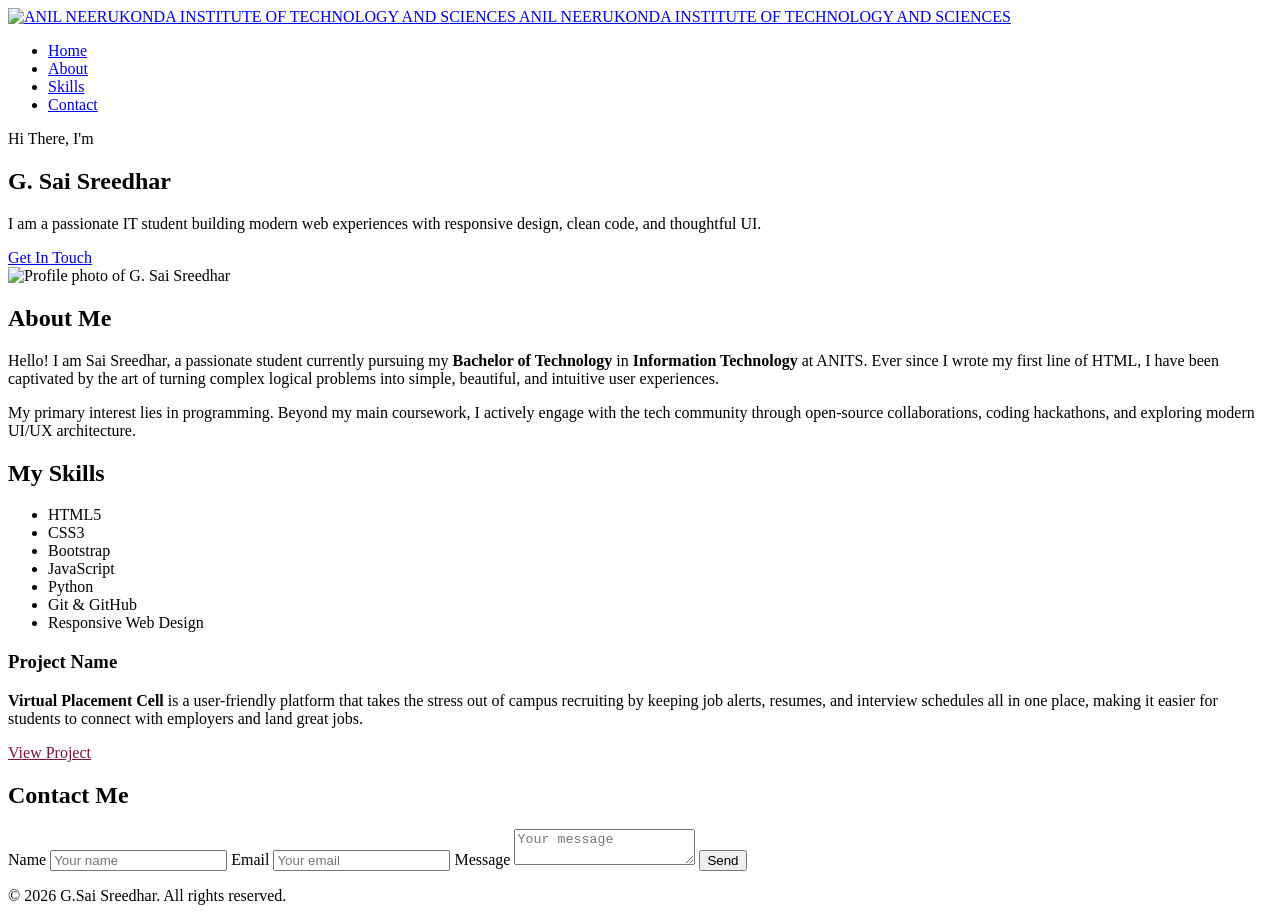
==== index.html @ 72f6f0e8 "Add initial portfolio HTML structure" ====
<!DOCTYPE html>
<html lang="en">
<head>
  <meta charset="UTF-8">
  <meta name="viewport" content="width=device-width, initial-scale=1">
  <title>My Portfolio | G.Sai Sreedhar</title>
  <link rel="stylesheet" href="style.css">
  <link href="https://fonts.googleapis.com/css2?family=Poppins:wght@400;600;800&display=swap" rel="stylesheet">
</head>
<body>
  
  <nav>
    <a href="#home" class="nav-logo">
      <img src="logo.png" alt="ANIL NEERUKONDA INSTITUTE OF TECHNOLOGY AND SCIENCES">
      <span class="nav-title">ANIL NEERUKONDA INSTITUTE OF TECHNOLOGY AND SCIENCES</span>
    </a>
    <ul>
      <li><a href="#home">Home</a></li>
      <li><a href="#about">About</a></li>
      <li><a href="#skills">Skills</a></li>
      <li><a href="#contact">Contact</a></li>
    </ul>
  </nav>

  <section id="home" class="hero">
    <div class="hero-text">
      <span class="intro">Hi There, I'm</span>
      <h1>G. Sai Sreedhar</h1>
      <p class="hero-subtitle">I am a passionate IT student building modern web experiences with responsive design, clean code, and thoughtful UI.</p>
      <a href="#contact" class="btn">Get In Touch</a>
    </div>
    <div class="hero-photo">
      <img src="profile.jpg" alt="Profile photo of G. Sai Sreedhar">
    </div>
  </section>

  <section id="about">
    <h2>About Me</h2>
    <p>
      Hello! I am Sai Sreedhar, a passionate student currently pursuing my <strong>Bachelor of Technology</strong>
      in <strong>Information Technology</strong> at ANITS.
      Ever since I wrote my first line of HTML, I have been captivated by the art of turning complex logical problems
      into simple, beautiful, and intuitive user experiences.
    </p>
    <p>
      My primary interest lies in programming. Beyond my main coursework, I actively engage with
      the tech community through open-source collaborations, coding hackathons, and exploring modern UI/UX architecture.
    </p>
  </section>

  <section id="skills">
    <h2>My Skills</h2>
    <ul>
      <li>HTML5</li>
      <li>CSS3</li>
      <li>Bootstrap</li>
      <li>JavaScript</li>
      <li>Python</li>
      <li>Git & GitHub</li>
      <li>Responsive Web Design</li>
    </ul>
  </section>

  <section id="projects">
    <div class="card">
      <h3>Project Name</h3>
      <p><strong>Virtual Placement Cell</strong> is a user-friendly platform that takes
         the stress out of campus recruiting by keeping job alerts, resumes, and interview schedules
         all in one place, making it easier for students to connect with employers and land great jobs.
      </p>
      <a href="#" style="color: #7A1336;">View Project</a>
    </div>
  </section>

  <section id="contact" class="contact-section">
    <h2>Contact Me</h2>
    <form>
      <label for="name">Name</label>
      <input type="text" id="name" name="name" placeholder="Your name" required>
      
      <label for="email">Email</label>
      <input type="email" id="email" name="email" placeholder="Your email" required>
      
      <label for="message">Message</label>
      <textarea id="message" name="message" placeholder="Your message"></textarea>
      
      <button type="submit">Send</button>
    </form>
  </section>

  <footer>
    <p>&copy; 2026 G.Sai Sreedhar. All rights reserved.</p>
  </footer>

</body>
</html>
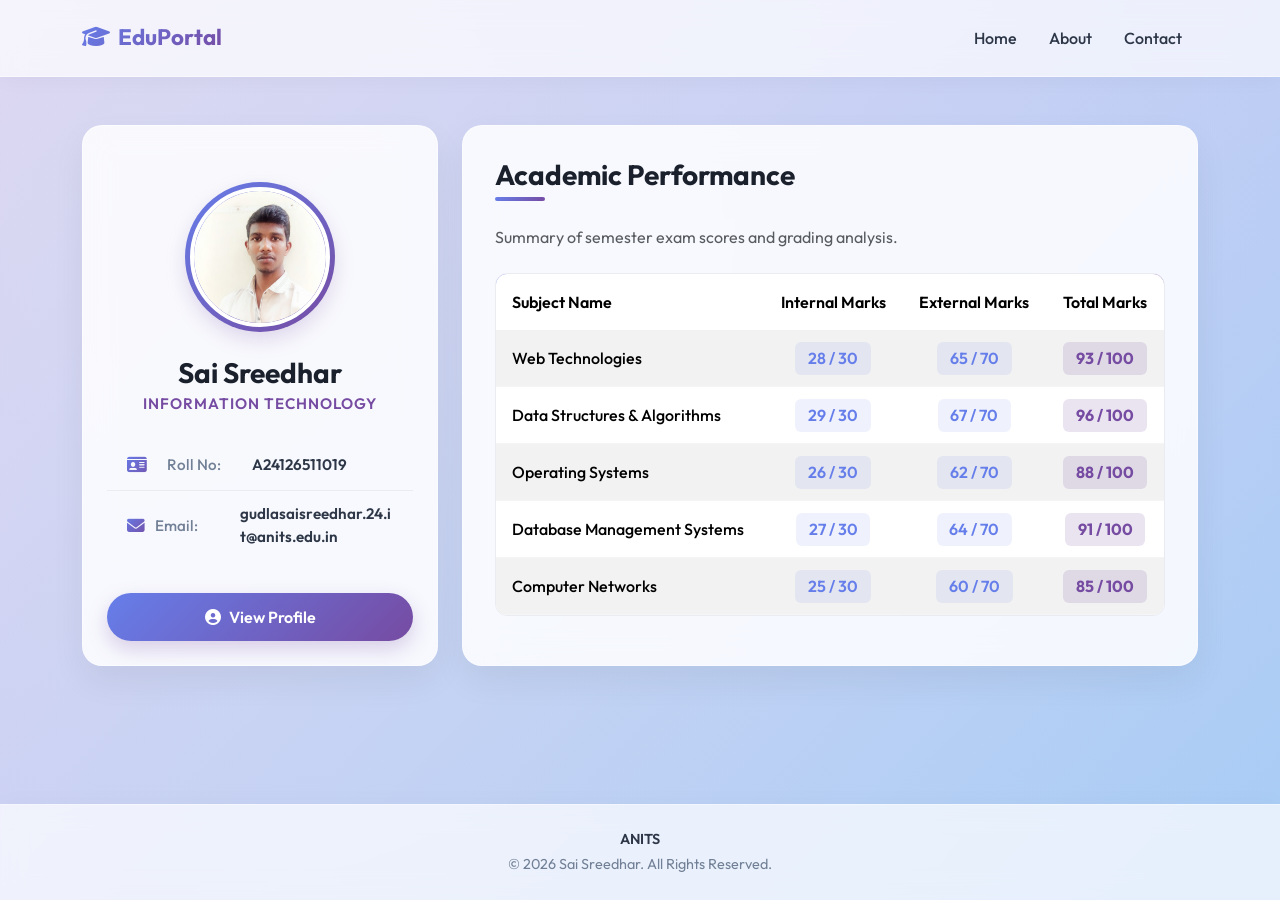
==== commit 8e41237a: "Add files via upload" ====
--- a/index.html
+++ b/index.html
@@ -1,96 +1,583 @@
 <!DOCTYPE html>
 <html lang="en">
+
 <head>
-  <meta charset="UTF-8">
-  <meta name="viewport" content="width=device-width, initial-scale=1">
-  <title>My Portfolio | G.Sai Sreedhar</title>
-  <link rel="stylesheet" href="style.css">
-  <link href="https://fonts.googleapis.com/css2?family=Poppins:wght@400;600;800&display=swap" rel="stylesheet">
+    <meta charset="UTF-8">
+    <meta name="viewport" content="width=device-width, initial-scale=1.0">
+    <title>Student Profile</title>
+
+    <!-- Bootstrap 5 CSS CDN -->
+    <link href="https://cdn.jsdelivr.net/npm/bootstrap@5.3.0/dist/css/bootstrap.min.css" rel="stylesheet">
+
+    <!-- Google Fonts - Outfit -->
+    <link rel="preconnect" href="https://fonts.googleapis.com">
+    <link rel="preconnect" href="https://fonts.gstatic.com" crossorigin>
+    <link href="https://fonts.googleapis.com/css2?family=Outfit:wght@300;400;500;600;700&display=swap" rel="stylesheet">
+
+    <!-- FontAwesome for Icons -->
+    <link rel="stylesheet" href="https://cdnjs.cloudflare.com/ajax/libs/font-awesome/6.4.0/css/all.min.css">
+
+    <style>
+        :root {
+            --primary-gradient: linear-gradient(135deg, #667eea 0%, #764ba2 100%);
+            --accent-color: #764ba2;
+            --glass-bg: rgba(255, 255, 255, 0.85);
+            --glass-border: rgba(255, 255, 255, 0.4);
+            --text-main: #2d3748;
+            --text-muted: #718096;
+        }
+
+        body {
+            font-family: 'Outfit', sans-serif;
+            background: radial-gradient(circle at 10% 20%, rgba(216, 241, 230, 0.46) 0.1%, rgba(233, 226, 226, 0.28) 90.1%),
+                linear-gradient(135deg, #e0c3fc 0%, #8ec5fc 100%);
+            background-attachment: fixed;
+            color: var(--text-main);
+            min-height: 100vh;
+            display: flex;
+            flex-direction: column;
+        }
+
+        /* Custom Glassmorphic Navbar */
+        .navbar-custom {
+            background: rgba(255, 255, 255, 0.7);
+            backdrop-filter: blur(12px);
+            -webkit-backdrop-filter: blur(12px);
+            border-bottom: 1px solid var(--glass-border);
+            box-shadow: 0 4px 20px rgba(0, 0, 0, 0.03);
+            transition: all 0.3s ease;
+        }
+
+        .navbar-brand {
+            font-weight: 700;
+            background: var(--primary-gradient);
+            -webkit-background-clip: text;
+            -webkit-text-fill-color: transparent;
+            font-size: 1.4rem;
+        }
+
+        .nav-link {
+            font-weight: 500;
+            color: var(--text-main) !important;
+            position: relative;
+            padding: 0.5rem 1rem !important;
+            transition: color 0.3s ease;
+        }
+
+        .nav-link::after {
+            content: '';
+            position: absolute;
+            width: 0;
+            height: 2px;
+            bottom: 0;
+            left: 50%;
+            background: var(--primary-gradient);
+            transition: all 0.3s ease;
+            transform: translateX(-50%);
+        }
+
+        .nav-link:hover::after {
+            width: 80%;
+        }
+
+        .nav-link:hover {
+            color: var(--accent-color) !important;
+        }
+
+        /* Glassmorphic Profile Card */
+        .profile-card {
+            background: var(--glass-bg);
+            backdrop-filter: blur(15px);
+            -webkit-backdrop-filter: blur(15px);
+            border: 1px solid var(--glass-border);
+            border-radius: 20px;
+            box-shadow: 0 15px 35px rgba(0, 0, 0, 0.06);
+            transition: transform 0.4s cubic-bezier(0.175, 0.885, 0.32, 1.275), box-shadow 0.4s ease;
+            overflow: hidden;
+        }
+
+        .profile-card:hover {
+            transform: translateY(-8px);
+            box-shadow: 0 25px 45px rgba(0, 0, 0, 0.12);
+        }
+
+        .profile-img-container {
+            position: relative;
+            width: 150px;
+            height: 150px;
+            margin: 2rem auto 1.5rem auto;
+            border-radius: 50%;
+            padding: 5px;
+            background: var(--primary-gradient);
+            box-shadow: 0 8px 20px rgba(118, 75, 162, 0.2);
+            transition: transform 0.4s ease;
+        }
+
+        .profile-img-container:hover {
+            transform: scale(1.05) rotate(3deg);
+        }
+
+        .profile-img {
+            width: 100%;
+            height: 100%;
+            object-fit: cover;
+            border-radius: 50%;
+            border: 4px solid #fff;
+        }
+
+        .student-name {
+            font-weight: 700;
+            color: #1a202c;
+            margin-bottom: 0.25rem;
+        }
+
+        .student-branch {
+            font-size: 0.95rem;
+            font-weight: 600;
+            color: var(--accent-color);
+            text-transform: uppercase;
+            letter-spacing: 1px;
+            margin-bottom: 1.5rem;
+        }
+
+        .info-list {
+            list-style: none;
+            padding: 0;
+            margin: 0 0 2rem 0;
+            text-align: left;
+        }
+
+        .info-item {
+            padding: 0.75rem 1.25rem;
+            border-bottom: 1px solid rgba(0, 0, 0, 0.05);
+            display: flex;
+            align-items: center;
+            font-size: 0.95rem;
+        }
+
+        .info-item:last-child {
+            border-bottom: none;
+        }
+
+        .info-icon {
+            font-size: 1.1rem;
+            width: 30px;
+            background: var(--primary-gradient);
+            -webkit-background-clip: text;
+            -webkit-text-fill-color: transparent;
+            margin-right: 10px;
+        }
+
+        .info-label {
+            font-weight: 500;
+            color: var(--text-muted);
+            width: 85px;
+            flex-shrink: 0;
+        }
+
+        .info-value {
+            font-weight: 600;
+            color: var(--text-main);
+            word-break: break-all;
+        }
+
+        /* View Profile Button */
+        .btn-view-profile {
+            background: var(--primary-gradient);
+            border: none;
+            color: white;
+            font-weight: 600;
+            padding: 0.75rem 2rem;
+            border-radius: 50px;
+            box-shadow: 0 8px 20px rgba(118, 75, 162, 0.25);
+            transition: all 0.3s cubic-bezier(0.25, 0.8, 0.25, 1);
+            width: 100%;
+        }
+
+        .btn-view-profile:hover {
+            box-shadow: 0 12px 24px rgba(118, 75, 162, 0.4);
+            transform: translateY(-2px);
+            background: var(--primary-gradient);
+            color: white;
+            opacity: 0.95;
+        }
+
+        .btn-view-profile:active {
+            transform: translateY(1px);
+            box-shadow: 0 4px 10px rgba(118, 75, 162, 0.25);
+        }
+
+        /* Glassmorphic Table Card */
+        .details-card {
+            background: var(--glass-bg);
+            backdrop-filter: blur(15px);
+            -webkit-backdrop-filter: blur(15px);
+            border: 1px solid var(--glass-border);
+            border-radius: 20px;
+            box-shadow: 0 15px 35px rgba(0, 0, 0, 0.06);
+            padding: 2rem;
+            height: 100%;
+        }
+
+        .card-title-custom {
+            font-weight: 700;
+            color: #1a202c;
+            margin-bottom: 1.5rem;
+            position: relative;
+            padding-bottom: 10px;
+        }
+
+        .card-title-custom::after {
+            content: '';
+            position: absolute;
+            left: 0;
+            bottom: 0;
+            width: 50px;
+            height: 4px;
+            background: var(--primary-gradient);
+            border-radius: 2px;
+        }
+
+        /* Bootstrap Table Customizations */
+        .table-responsive {
+            border-radius: 12px;
+            overflow: hidden;
+            border: 1px solid rgba(0, 0, 0, 0.05);
+        }
+
+        .custom-table {
+            margin-bottom: 0;
+            vertical-align: middle;
+        }
+
+        .custom-table thead {
+            background: var(--primary-gradient);
+            color: white;
+        }
+
+        .custom-table th {
+            font-weight: 600;
+            padding: 1rem;
+            border-bottom: none;
+        }
+
+        .custom-table td {
+            padding: 1rem;
+            font-weight: 500;
+            border-bottom: 1px solid rgba(0, 0, 0, 0.04);
+        }
+
+        .custom-table tbody tr {
+            transition: background-color 0.2s ease;
+        }
+
+        .custom-table tbody tr:hover {
+            background-color: rgba(118, 75, 162, 0.05) !important;
+        }
+
+        /* Marks Badges */
+        .badge-marks {
+            background: rgba(102, 126, 234, 0.1);
+            color: #667eea;
+            font-weight: 600;
+            padding: 0.4em 0.8em;
+            border-radius: 6px;
+        }
+
+        .badge-total {
+            background: rgba(118, 75, 162, 0.15);
+            color: var(--accent-color);
+            font-weight: 700;
+            padding: 0.4em 0.8em;
+            border-radius: 6px;
+        }
+
+        /* Footer */
+        footer {
+            margin-top: auto;
+            background: rgba(255, 255, 255, 0.7);
+            backdrop-filter: blur(12px);
+            -webkit-backdrop-filter: blur(12px);
+            border-top: 1px solid var(--glass-border);
+            padding: 1.5rem 0;
+            text-align: center;
+            font-size: 0.9rem;
+            color: var(--text-muted);
+            box-shadow: 0 -4px 20px rgba(0, 0, 0, 0.02);
+        }
+
+        footer p {
+            margin: 0;
+        }
+
+        .footer-college {
+            font-weight: 600;
+            color: var(--text-main);
+            margin-bottom: 0.25rem !important;
+        }
+    </style>
 </head>
+
 <body>
-  
-  <nav>
-    <a href="#home" class="nav-logo">
-      <img src="logo.png" alt="ANIL NEERUKONDA INSTITUTE OF TECHNOLOGY AND SCIENCES">
-      <span class="nav-title">ANIL NEERUKONDA INSTITUTE OF TECHNOLOGY AND SCIENCES</span>
-    </a>
-    <ul>
-      <li><a href="#home">Home</a></li>
-      <li><a href="#about">About</a></li>
-      <li><a href="#skills">Skills</a></li>
-      <li><a href="#contact">Contact</a></li>
-    </ul>
-  </nav>
-
-  <section id="home" class="hero">
-    <div class="hero-text">
-      <span class="intro">Hi There, I'm</span>
-      <h1>G. Sai Sreedhar</h1>
-      <p class="hero-subtitle">I am a passionate IT student building modern web experiences with responsive design, clean code, and thoughtful UI.</p>
-      <a href="#contact" class="btn">Get In Touch</a>
+
+    <!-- Responsive Navbar -->
+    <nav class="navbar navbar-expand-lg navbar-light navbar-custom py-3">
+        <div class="container">
+            <a class="navbar-brand" href="#">
+                <i class="fa-solid fa-graduation-cap me-2"></i>EduPortal
+            </a>
+            <button class="navbar-toggler border-0" type="button" data-bs-toggle="collapse" data-bs-target="#navbarNav"
+                aria-controls="navbarNav" aria-expanded="false" aria-label="Toggle navigation">
+                <span class="navbar-toggler-icon"></span>
+            </button>
+            <div class="collapse navbar-collapse" id="navbarNav">
+                <ul class="navbar-nav ms-auto mt-2 mt-lg-0">
+                    <li class="nav-item">
+                        <a class="nav-link active" aria-current="page" href="#">Home</a>
+                    </li>
+                    <li class="nav-item">
+                        <a class="nav-link" href="#" data-bs-toggle="modal" data-bs-target="#aboutModal">About</a>
+                    </li>
+                    <li class="nav-item">
+                        <a class="nav-link" href="#" data-bs-toggle="modal" data-bs-target="#contactModal">Contact</a>
+                    </li>
+                </ul>
+            </div>
+        </div>
+    </nav>
+
+    <!-- Main Content Container using Bootstrap Grid -->
+    <main class="container my-5 flex-grow-1">
+        <div class="row align-items-stretch justify-content-center">
+
+            <!-- Left Column: Student Profile Card (takes 4 cols on large, 5 on medium, full on mobile) -->
+            <div class="col-lg-4 col-md-5 mb-4">
+                <div class="profile-card text-center h-100 p-4 d-flex flex-column justify-content-between">
+                    <div>
+                        <!-- Student Photo -->
+                        <div class="profile-img-container">
+                            <img src="./profile_sai.jpeg" alt="Student Photo" class="profile-img"
+                                onerror="this.onerror=null; this.src='https://images.unsplash.com/photo-1539571696357-5a69c17a67c6?q=80&w=300&auto=format&fit=crop';">
+                        </div>
+
+                        <!-- Name & Branch -->
+                        <h3 class="student-name">Sai Sreedhar</h3>
+                        <p class="student-branch">Information Technology </p>
+
+                        <!-- Student Details -->
+                        <ul class="info-list">
+                            <li class="info-item">
+                                <span class="info-icon"><i class="fa-solid fa-id-card"></i></span>
+                                <span class="info-label">Roll No:</span>
+                                <span class="info-value">A24126511019</span>
+                            </li>
+                            <li class="info-item">
+                                <span class="info-icon"><i class="fa-solid fa-envelope"></i></span>
+                                <span class="info-label">Email:</span>
+                                <span class="info-value">gudlasaisreedhar.24.it@anits.edu.in</span>
+                            </li>
+                        </ul>
+                    </div>
+
+                    <!-- View Profile Button -->
+                    <div>
+                        <button class="btn btn-view-profile" type="button" data-bs-toggle="modal" data-bs-target="#profileModal">
+                            <i class="fa-solid fa-circle-user me-2"></i>View Profile
+                        </button>
+                    </div>
+                </div>
+            </div>
+
+            <!-- Right Column: Academic Details Table (takes 8 cols on large, 7 on medium, full on mobile) -->
+            <div class="col-lg-8 col-md-7 mb-4">
+                <div class="details-card d-flex flex-column justify-content-between">
+                    <div>
+                        <h3 class="card-title-custom">Academic Performance</h3>
+                        <p class="text-muted mb-4">Summary of semester exam scores and grading analysis.</p>
+
+                        <!-- Academic Details Table -->
+                        <div class="table-responsive">
+                            <table class="table custom-table table-hover table-striped">
+                                <thead>
+                                    <tr>
+                                        <th scope="col">Subject Name</th>
+                                        <th scope="col" class="text-center">Internal Marks</th>
+                                        <th scope="col" class="text-center">External Marks</th>
+                                        <th scope="col" class="text-center">Total Marks</th>
+                                    </tr>
+                                </thead>
+                                <tbody>
+                                    <tr>
+                                        <td>Web Technologies</td>
+                                        <td class="text-center"><span class="badge-marks">28 / 30</span></td>
+                                        <td class="text-center"><span class="badge-marks">65 / 70</span></td>
+                                        <td class="text-center"><span class="badge-total">93 / 100</span></td>
+                                    </tr>
+                                    <tr>
+                                        <td>Data Structures & Algorithms</td>
+                                        <td class="text-center"><span class="badge-marks">29 / 30</span></td>
+                                        <td class="text-center"><span class="badge-marks">67 / 70</span></td>
+                                        <td class="text-center"><span class="badge-total">96 / 100</span></td>
+                                    </tr>
+                                    <tr>
+                                        <td>Operating Systems</td>
+                                        <td class="text-center"><span class="badge-marks">26 / 30</span></td>
+                                        <td class="text-center"><span class="badge-marks">62 / 70</span></td>
+                                        <td class="text-center"><span class="badge-total">88 / 100</span></td>
+                                    </tr>
+                                    <tr>
+                                        <td>Database Management Systems</td>
+                                        <td class="text-center"><span class="badge-marks">27 / 30</span></td>
+                                        <td class="text-center"><span class="badge-marks">64 / 70</span></td>
+                                        <td class="text-center"><span class="badge-total">91 / 100</span></td>
+                                    </tr>
+                                    <tr>
+                                        <td>Computer Networks</td>
+                                        <td class="text-center"><span class="badge-marks">25 / 30</span></td>
+                                        <td class="text-center"><span class="badge-marks">60 / 70</span></td>
+                                        <td class="text-center"><span class="badge-total">85 / 100</span></td>
+                                    </tr>
+                                </tbody>
+                            </table>
+                        </div>
+                    </div>
+                </div>
+            </div>
+
+        </div>
+    </main>
+
+    <!-- Footer -->
+    <footer>
+        <div class="container">
+            <p class="footer-college">ANITS</p>
+            <p>&copy; 2026 Sai Sreedhar. All Rights Reserved.</p>
+        </div>
+    </footer>
+
+    <!-- Modal for displaying Profile Details -->
+    <div class="modal fade" id="profileModal" tabindex="-1" aria-labelledby="profileModalLabel" aria-hidden="true">
+        <div class="modal-dialog modal-dialog-centered">
+            <div class="modal-content" style="background: rgba(255, 255, 255, 0.95); backdrop-filter: blur(15px); border-radius: 20px; border: 1px solid var(--glass-border); box-shadow: 0 15px 35px rgba(0, 0, 0, 0.15);">
+                <div class="modal-header border-0 pb-0">
+                    <h5 class="modal-title font-weight-700" id="profileModalLabel">Student Profile Details</h5>
+                    <button type="button" class="btn-close" data-bs-dismiss="modal" aria-label="Close"></button>
+                </div>
+                <div class="modal-body text-center pt-2 pb-4">
+                    <div class="profile-img-container mx-auto mb-3" style="width: 100px; height: 100px; padding: 3px;">
+                        <img src="./profile_sai.jpeg" alt="Student Photo" class="profile-img" onerror="this.onerror=null; this.src='https://images.unsplash.com/photo-1539571696357-5a69c17a67c6?q=80&w=300&auto=format&fit=crop';">
+                    </div>
+                    <h4 class="student-name" style="font-size: 1.5rem; margin-bottom: 0.25rem;">Sai Sreedhar</h4>
+                    <p class="student-branch mb-4" style="font-size: 0.85rem; font-weight: 600; color: var(--accent-color); text-transform: uppercase; letter-spacing: 1px;">Information Technology</p>
+                    
+                    <div class="info-list border rounded-3 overflow-hidden text-start">
+                        <div class="info-item px-3 py-2 bg-light">
+                            <span class="info-icon"><i class="fa-solid fa-user text-primary"></i></span>
+                            <span class="info-label text-muted" style="width: 110px;">Name:</span>
+                            <span class="info-value text-dark">Sai Sreedhar</span>
+                        </div>
+                        <div class="info-item px-3 py-2">
+                            <span class="info-icon"><i class="fa-solid fa-id-card text-primary"></i></span>
+                            <span class="info-label text-muted" style="width: 110px;">Roll Number:</span>
+                            <span class="info-value text-dark">A24126511019</span>
+                        </div>
+                        <div class="info-item px-3 py-2 bg-light">
+                            <span class="info-icon"><i class="fa-solid fa-graduation-cap text-primary"></i></span>
+                            <span class="info-label text-muted" style="width: 110px;">Branch:</span>
+                            <span class="info-value text-dark">Information Technology</span>
+                        </div>
+                        <div class="info-item px-3 py-2">
+                            <span class="info-icon"><i class="fa-solid fa-envelope text-primary"></i></span>
+                            <span class="info-label text-muted" style="width: 110px;">Email ID:</span>
+                            <span class="info-value text-dark text-break">gudlasaisreedhar.24.it@anits.edu.in</span>
+                        </div>
+                    </div>
+                </div>
+                <div class="modal-footer border-0 pt-0">
+                    <button type="button" class="btn btn-secondary px-4" data-bs-dismiss="modal" style="border-radius: 50px;">Close</button>
+                </div>
+            </div>
+        </div>
     </div>
-    <div class="hero-photo">
-      <img src="profile.jpg" alt="Profile photo of G. Sai Sreedhar">
+
+    <!-- Modal for displaying About Details -->
+    <div class="modal fade" id="aboutModal" tabindex="-1" aria-labelledby="aboutModalLabel" aria-hidden="true">
+        <div class="modal-dialog modal-dialog-centered">
+            <div class="modal-content" style="background: rgba(255, 255, 255, 0.95); backdrop-filter: blur(15px); border-radius: 20px; border: 1px solid var(--glass-border); box-shadow: 0 15px 35px rgba(0, 0, 0, 0.15);">
+                <div class="modal-header border-0 pb-0">
+                    <h5 class="modal-title font-weight-700" id="aboutModalLabel">About Me</h5>
+                    <button type="button" class="btn-close" data-bs-dismiss="modal" aria-label="Close"></button>
+                </div>
+                <div class="modal-body pt-3 pb-4">
+                    <div class="text-center mb-3">
+                        <div class="info-icon d-inline-block fs-1 mb-2"><i class="fa-solid fa-circle-info text-primary"></i></div>
+                        <h4 class="student-name" style="font-size: 1.5rem; margin-bottom: 0.25rem;">Sai Sreedhar</h4>
+                        <p class="student-branch mb-3" style="font-size: 0.85rem; font-weight: 600; color: var(--accent-color); text-transform: uppercase; letter-spacing: 1px;">IT Student & Developer</p>
+                    </div>
+                    <div class="px-2">
+                        <p class="text-muted text-center mb-4" style="font-size: 0.95rem; line-height: 1.6;">
+                            Hello! I am Sai Sreedhar, a passionate student currently pursuing my Bachelor of Technology in Information Technology at ANITS. I love turning logical problems into simple, beautiful, and intuitive web experiences.
+                        </p>
+                        <h6 class="font-weight-700 mb-2" style="font-size: 0.95rem; color: var(--text-main); border-bottom: 1px solid rgba(0, 0, 0, 0.05); padding-bottom: 5px;">Key Interests & Focus</h6>
+                        <ul class="list-unstyled mb-0" style="font-size: 0.9rem; color: var(--text-muted);">
+                            <li class="mb-2"><i class="fa-solid fa-code text-primary me-2"></i> Frontend Web Development (HTML, CSS, JS)</li>
+                            <li class="mb-2"><i class="fa-solid fa-cubes text-primary me-2"></i> Data Structures & Algorithms</li>
+                            <li class="mb-2"><i class="fa-solid fa-circle-nodes text-primary me-2"></i> Responsive UI/UX Design Systems</li>
+                            <li class="mb-0"><i class="fa-solid fa-laptop-code text-primary me-2"></i> Software Engineering Practices</li>
+                        </ul>
+                    </div>
+                </div>
+                <div class="modal-footer border-0 pt-0">
+                    <button type="button" class="btn btn-secondary px-4" data-bs-dismiss="modal" style="border-radius: 50px;">Close</button>
+                </div>
+            </div>
+        </div>
     </div>
-  </section>
-
-  <section id="about">
-    <h2>About Me</h2>
-    <p>
-      Hello! I am Sai Sreedhar, a passionate student currently pursuing my <strong>Bachelor of Technology</strong>
-      in <strong>Information Technology</strong> at ANITS.
-      Ever since I wrote my first line of HTML, I have been captivated by the art of turning complex logical problems
-      into simple, beautiful, and intuitive user experiences.
-    </p>
-    <p>
-      My primary interest lies in programming. Beyond my main coursework, I actively engage with
-      the tech community through open-source collaborations, coding hackathons, and exploring modern UI/UX architecture.
-    </p>
-  </section>
-
-  <section id="skills">
-    <h2>My Skills</h2>
-    <ul>
-      <li>HTML5</li>
-      <li>CSS3</li>
-      <li>Bootstrap</li>
-      <li>JavaScript</li>
-      <li>Python</li>
-      <li>Git & GitHub</li>
-      <li>Responsive Web Design</li>
-    </ul>
-  </section>
-
-  <section id="projects">
-    <div class="card">
-      <h3>Project Name</h3>
-      <p><strong>Virtual Placement Cell</strong> is a user-friendly platform that takes
-         the stress out of campus recruiting by keeping job alerts, resumes, and interview schedules
-         all in one place, making it easier for students to connect with employers and land great jobs.
-      </p>
-      <a href="#" style="color: #7A1336;">View Project</a>
+
+    <!-- Modal for displaying Contact Details -->
+    <div class="modal fade" id="contactModal" tabindex="-1" aria-labelledby="contactModalLabel" aria-hidden="true">
+        <div class="modal-dialog modal-dialog-centered">
+            <div class="modal-content" style="background: rgba(255, 255, 255, 0.95); backdrop-filter: blur(15px); border-radius: 20px; border: 1px solid var(--glass-border); box-shadow: 0 15px 35px rgba(0, 0, 0, 0.15);">
+                <div class="modal-header border-0 pb-0">
+                    <h5 class="modal-title font-weight-700" id="contactModalLabel">Contact Details</h5>
+                    <button type="button" class="btn-close" data-bs-dismiss="modal" aria-label="Close"></button>
+                </div>
+                <div class="modal-body text-center pt-3 pb-4">
+                    <div class="info-icon d-inline-block fs-1 mb-3"><i class="fa-solid fa-address-book text-primary"></i></div>
+                    <h4 class="student-name mb-4" style="font-size: 1.4rem;">Get in Touch</h4>
+                    
+                    <div class="info-list border rounded-3 overflow-hidden text-start mb-4">
+                        <div class="info-item px-3 py-2 bg-light" style="display: flex; align-items: center; justify-content: start;">
+                            <span class="info-icon" style="margin-right: 10px;"><i class="fa-solid fa-envelope text-primary"></i></span>
+                            <span class="info-label text-muted" style="width: 110px; font-weight: 500;">Email ID:</span>
+                            <span class="info-value text-dark text-break" style="font-weight: 600;">gudlasaisreedhar.24.it@anits.edu.in</span>
+                        </div>
+                        <div class="info-item px-3 py-2" style="display: flex; align-items: center; justify-content: start;">
+                            <span class="info-icon" style="margin-right: 10px;"><i class="fa-solid fa-location-dot text-primary"></i></span>
+                            <span class="info-label text-muted" style="width: 110px; font-weight: 500;">College:</span>
+                            <span class="info-value text-dark" style="font-weight: 600;">ANITS, Sangivalasa, Visakhapatnam</span>
+                        </div>
+                        <div class="info-item px-3 py-2 bg-light" style="display: flex; align-items: center; justify-content: start;">
+                            <span class="info-icon" style="margin-right: 10px;"><i class="fa-solid fa-graduation-cap text-primary"></i></span>
+                            <span class="info-label text-muted" style="width: 110px; font-weight: 500;">Department:</span>
+                            <span class="info-value text-dark" style="font-weight: 600;">Information Technology</span>
+                        </div>
+                    </div>
+
+                    <div class="d-flex justify-content-center gap-3">
+                        <a href="mailto:gudlasaisreedhar.24.it@anits.edu.in" class="btn btn-view-profile py-2 px-4" style="width: auto; border-radius: 50px;">
+                            <i class="fa-solid fa-paper-plane me-2"></i>Send Email
+                        </a>
+                    </div>
+                </div>
+                <div class="modal-footer border-0 pt-0">
+                    <button type="button" class="btn btn-secondary px-4" data-bs-dismiss="modal" style="border-radius: 50px;">Close</button>
+                </div>
+            </div>
+        </div>
     </div>
-  </section>
-
-  <section id="contact" class="contact-section">
-    <h2>Contact Me</h2>
-    <form>
-      <label for="name">Name</label>
-      <input type="text" id="name" name="name" placeholder="Your name" required>
-      
-      <label for="email">Email</label>
-      <input type="email" id="email" name="email" placeholder="Your email" required>
-      
-      <label for="message">Message</label>
-      <textarea id="message" name="message" placeholder="Your message"></textarea>
-      
-      <button type="submit">Send</button>
-    </form>
-  </section>
-
-  <footer>
-    <p>&copy; 2026 G.Sai Sreedhar. All rights reserved.</p>
-  </footer>
-
+    <!-- Bootstrap 5 JS Bundle CDN (includes Popper) -->
+    <script src="https://cdn.jsdelivr.net/npm/bootstrap@5.3.0/dist/js/bootstrap.bundle.min.js"></script>
 </body>
-</html>
+
+</html>
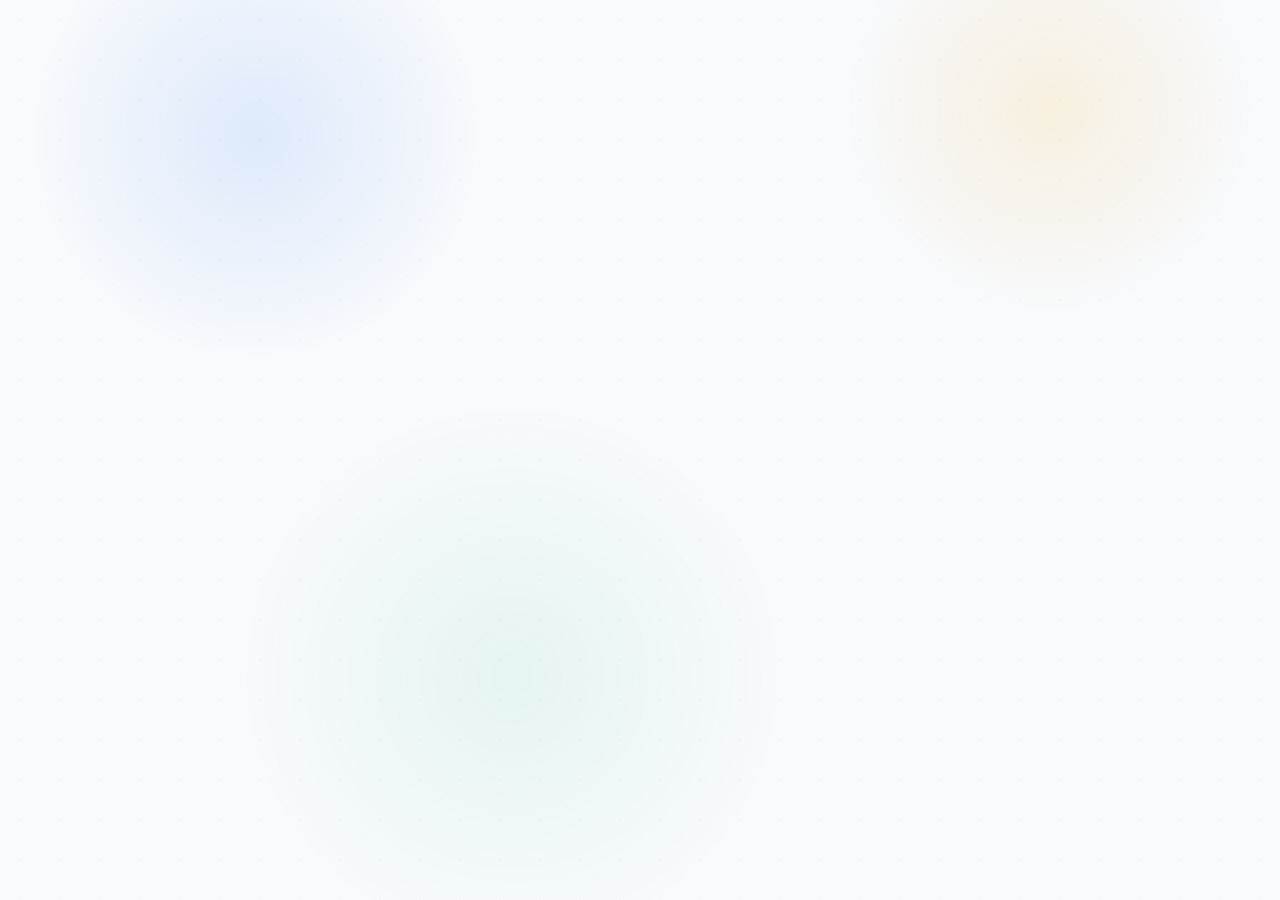
==== commit b8dd510a: "Update index.html" ====
--- a/index.html
+++ b/index.html
@@ -1,583 +1,252 @@
 <!DOCTYPE html>
 <html lang="en">
-
 <head>
-    <meta charset="UTF-8">
-    <meta name="viewport" content="width=device-width, initial-scale=1.0">
-    <title>Student Profile</title>
-
-    <!-- Bootstrap 5 CSS CDN -->
-    <link href="https://cdn.jsdelivr.net/npm/bootstrap@5.3.0/dist/css/bootstrap.min.css" rel="stylesheet">
-
-    <!-- Google Fonts - Outfit -->
-    <link rel="preconnect" href="https://fonts.googleapis.com">
-    <link rel="preconnect" href="https://fonts.gstatic.com" crossorigin>
-    <link href="https://fonts.googleapis.com/css2?family=Outfit:wght@300;400;500;600;700&display=swap" rel="stylesheet">
-
-    <!-- FontAwesome for Icons -->
-    <link rel="stylesheet" href="https://cdnjs.cloudflare.com/ajax/libs/font-awesome/6.4.0/css/all.min.css">
-
-    <style>
-        :root {
-            --primary-gradient: linear-gradient(135deg, #667eea 0%, #764ba2 100%);
-            --accent-color: #764ba2;
-            --glass-bg: rgba(255, 255, 255, 0.85);
-            --glass-border: rgba(255, 255, 255, 0.4);
-            --text-main: #2d3748;
-            --text-muted: #718096;
-        }
-
-        body {
-            font-family: 'Outfit', sans-serif;
-            background: radial-gradient(circle at 10% 20%, rgba(216, 241, 230, 0.46) 0.1%, rgba(233, 226, 226, 0.28) 90.1%),
-                linear-gradient(135deg, #e0c3fc 0%, #8ec5fc 100%);
-            background-attachment: fixed;
-            color: var(--text-main);
-            min-height: 100vh;
-            display: flex;
-            flex-direction: column;
-        }
-
-        /* Custom Glassmorphic Navbar */
-        .navbar-custom {
-            background: rgba(255, 255, 255, 0.7);
-            backdrop-filter: blur(12px);
-            -webkit-backdrop-filter: blur(12px);
-            border-bottom: 1px solid var(--glass-border);
-            box-shadow: 0 4px 20px rgba(0, 0, 0, 0.03);
-            transition: all 0.3s ease;
-        }
-
-        .navbar-brand {
-            font-weight: 700;
-            background: var(--primary-gradient);
-            -webkit-background-clip: text;
-            -webkit-text-fill-color: transparent;
-            font-size: 1.4rem;
-        }
-
-        .nav-link {
-            font-weight: 500;
-            color: var(--text-main) !important;
-            position: relative;
-            padding: 0.5rem 1rem !important;
-            transition: color 0.3s ease;
-        }
-
-        .nav-link::after {
-            content: '';
-            position: absolute;
-            width: 0;
-            height: 2px;
-            bottom: 0;
-            left: 50%;
-            background: var(--primary-gradient);
-            transition: all 0.3s ease;
-            transform: translateX(-50%);
-        }
-
-        .nav-link:hover::after {
-            width: 80%;
-        }
-
-        .nav-link:hover {
-            color: var(--accent-color) !important;
-        }
-
-        /* Glassmorphic Profile Card */
-        .profile-card {
-            background: var(--glass-bg);
-            backdrop-filter: blur(15px);
-            -webkit-backdrop-filter: blur(15px);
-            border: 1px solid var(--glass-border);
-            border-radius: 20px;
-            box-shadow: 0 15px 35px rgba(0, 0, 0, 0.06);
-            transition: transform 0.4s cubic-bezier(0.175, 0.885, 0.32, 1.275), box-shadow 0.4s ease;
-            overflow: hidden;
-        }
-
-        .profile-card:hover {
-            transform: translateY(-8px);
-            box-shadow: 0 25px 45px rgba(0, 0, 0, 0.12);
-        }
-
-        .profile-img-container {
-            position: relative;
-            width: 150px;
-            height: 150px;
-            margin: 2rem auto 1.5rem auto;
-            border-radius: 50%;
-            padding: 5px;
-            background: var(--primary-gradient);
-            box-shadow: 0 8px 20px rgba(118, 75, 162, 0.2);
-            transition: transform 0.4s ease;
-        }
-
-        .profile-img-container:hover {
-            transform: scale(1.05) rotate(3deg);
-        }
-
-        .profile-img {
-            width: 100%;
-            height: 100%;
-            object-fit: cover;
-            border-radius: 50%;
-            border: 4px solid #fff;
-        }
-
-        .student-name {
-            font-weight: 700;
-            color: #1a202c;
-            margin-bottom: 0.25rem;
-        }
-
-        .student-branch {
-            font-size: 0.95rem;
-            font-weight: 600;
-            color: var(--accent-color);
-            text-transform: uppercase;
-            letter-spacing: 1px;
-            margin-bottom: 1.5rem;
-        }
-
-        .info-list {
-            list-style: none;
-            padding: 0;
-            margin: 0 0 2rem 0;
-            text-align: left;
-        }
-
-        .info-item {
-            padding: 0.75rem 1.25rem;
-            border-bottom: 1px solid rgba(0, 0, 0, 0.05);
-            display: flex;
-            align-items: center;
-            font-size: 0.95rem;
-        }
-
-        .info-item:last-child {
-            border-bottom: none;
-        }
-
-        .info-icon {
-            font-size: 1.1rem;
-            width: 30px;
-            background: var(--primary-gradient);
-            -webkit-background-clip: text;
-            -webkit-text-fill-color: transparent;
-            margin-right: 10px;
-        }
-
-        .info-label {
-            font-weight: 500;
-            color: var(--text-muted);
-            width: 85px;
-            flex-shrink: 0;
-        }
-
-        .info-value {
-            font-weight: 600;
-            color: var(--text-main);
-            word-break: break-all;
-        }
-
-        /* View Profile Button */
-        .btn-view-profile {
-            background: var(--primary-gradient);
-            border: none;
-            color: white;
-            font-weight: 600;
-            padding: 0.75rem 2rem;
-            border-radius: 50px;
-            box-shadow: 0 8px 20px rgba(118, 75, 162, 0.25);
-            transition: all 0.3s cubic-bezier(0.25, 0.8, 0.25, 1);
-            width: 100%;
-        }
-
-        .btn-view-profile:hover {
-            box-shadow: 0 12px 24px rgba(118, 75, 162, 0.4);
-            transform: translateY(-2px);
-            background: var(--primary-gradient);
-            color: white;
-            opacity: 0.95;
-        }
-
-        .btn-view-profile:active {
-            transform: translateY(1px);
-            box-shadow: 0 4px 10px rgba(118, 75, 162, 0.25);
-        }
-
-        /* Glassmorphic Table Card */
-        .details-card {
-            background: var(--glass-bg);
-            backdrop-filter: blur(15px);
-            -webkit-backdrop-filter: blur(15px);
-            border: 1px solid var(--glass-border);
-            border-radius: 20px;
-            box-shadow: 0 15px 35px rgba(0, 0, 0, 0.06);
-            padding: 2rem;
-            height: 100%;
-        }
-
-        .card-title-custom {
-            font-weight: 700;
-            color: #1a202c;
-            margin-bottom: 1.5rem;
-            position: relative;
-            padding-bottom: 10px;
-        }
-
-        .card-title-custom::after {
-            content: '';
-            position: absolute;
-            left: 0;
-            bottom: 0;
-            width: 50px;
-            height: 4px;
-            background: var(--primary-gradient);
-            border-radius: 2px;
-        }
-
-        /* Bootstrap Table Customizations */
-        .table-responsive {
-            border-radius: 12px;
-            overflow: hidden;
-            border: 1px solid rgba(0, 0, 0, 0.05);
-        }
-
-        .custom-table {
-            margin-bottom: 0;
-            vertical-align: middle;
-        }
-
-        .custom-table thead {
-            background: var(--primary-gradient);
-            color: white;
-        }
-
-        .custom-table th {
-            font-weight: 600;
-            padding: 1rem;
-            border-bottom: none;
-        }
-
-        .custom-table td {
-            padding: 1rem;
-            font-weight: 500;
-            border-bottom: 1px solid rgba(0, 0, 0, 0.04);
-        }
-
-        .custom-table tbody tr {
-            transition: background-color 0.2s ease;
-        }
-
-        .custom-table tbody tr:hover {
-            background-color: rgba(118, 75, 162, 0.05) !important;
-        }
-
-        /* Marks Badges */
-        .badge-marks {
-            background: rgba(102, 126, 234, 0.1);
-            color: #667eea;
-            font-weight: 600;
-            padding: 0.4em 0.8em;
-            border-radius: 6px;
-        }
-
-        .badge-total {
-            background: rgba(118, 75, 162, 0.15);
-            color: var(--accent-color);
-            font-weight: 700;
-            padding: 0.4em 0.8em;
-            border-radius: 6px;
-        }
-
-        /* Footer */
-        footer {
-            margin-top: auto;
-            background: rgba(255, 255, 255, 0.7);
-            backdrop-filter: blur(12px);
-            -webkit-backdrop-filter: blur(12px);
-            border-top: 1px solid var(--glass-border);
-            padding: 1.5rem 0;
-            text-align: center;
-            font-size: 0.9rem;
-            color: var(--text-muted);
-            box-shadow: 0 -4px 20px rgba(0, 0, 0, 0.02);
-        }
-
-        footer p {
-            margin: 0;
-        }
-
-        .footer-college {
-            font-weight: 600;
-            color: var(--text-main);
-            margin-bottom: 0.25rem !important;
-        }
-    </style>
-</head>
-
-<body>
-
-    <!-- Responsive Navbar -->
-    <nav class="navbar navbar-expand-lg navbar-light navbar-custom py-3">
-        <div class="container">
-            <a class="navbar-brand" href="#">
-                <i class="fa-solid fa-graduation-cap me-2"></i>EduPortal
-            </a>
-            <button class="navbar-toggler border-0" type="button" data-bs-toggle="collapse" data-bs-target="#navbarNav"
-                aria-controls="navbarNav" aria-expanded="false" aria-label="Toggle navigation">
-                <span class="navbar-toggler-icon"></span>
-            </button>
-            <div class="collapse navbar-collapse" id="navbarNav">
-                <ul class="navbar-nav ms-auto mt-2 mt-lg-0">
-                    <li class="nav-item">
-                        <a class="nav-link active" aria-current="page" href="#">Home</a>
-                    </li>
-                    <li class="nav-item">
-                        <a class="nav-link" href="#" data-bs-toggle="modal" data-bs-target="#aboutModal">About</a>
-                    </li>
-                    <li class="nav-item">
-                        <a class="nav-link" href="#" data-bs-toggle="modal" data-bs-target="#contactModal">Contact</a>
-                    </li>
-                </ul>
-            </div>
-        </div>
-    </nav>
-
-    <!-- Main Content Container using Bootstrap Grid -->
-    <main class="container my-5 flex-grow-1">
-        <div class="row align-items-stretch justify-content-center">
-
-            <!-- Left Column: Student Profile Card (takes 4 cols on large, 5 on medium, full on mobile) -->
-            <div class="col-lg-4 col-md-5 mb-4">
-                <div class="profile-card text-center h-100 p-4 d-flex flex-column justify-content-between">
-                    <div>
-                        <!-- Student Photo -->
-                        <div class="profile-img-container">
-                            <img src="./profile_sai.jpeg" alt="Student Photo" class="profile-img"
-                                onerror="this.onerror=null; this.src='https://images.unsplash.com/photo-1539571696357-5a69c17a67c6?q=80&w=300&auto=format&fit=crop';">
-                        </div>
-
-                        <!-- Name & Branch -->
-                        <h3 class="student-name">Sai Sreedhar</h3>
-                        <p class="student-branch">Information Technology </p>
-
-                        <!-- Student Details -->
-                        <ul class="info-list">
-                            <li class="info-item">
-                                <span class="info-icon"><i class="fa-solid fa-id-card"></i></span>
-                                <span class="info-label">Roll No:</span>
-                                <span class="info-value">A24126511019</span>
-                            </li>
-                            <li class="info-item">
-                                <span class="info-icon"><i class="fa-solid fa-envelope"></i></span>
-                                <span class="info-label">Email:</span>
-                                <span class="info-value">gudlasaisreedhar.24.it@anits.edu.in</span>
-                            </li>
-                        </ul>
-                    </div>
-
-                    <!-- View Profile Button -->
-                    <div>
-                        <button class="btn btn-view-profile" type="button" data-bs-toggle="modal" data-bs-target="#profileModal">
-                            <i class="fa-solid fa-circle-user me-2"></i>View Profile
-                        </button>
-                    </div>
-                </div>
-            </div>
-
-            <!-- Right Column: Academic Details Table (takes 8 cols on large, 7 on medium, full on mobile) -->
-            <div class="col-lg-8 col-md-7 mb-4">
-                <div class="details-card d-flex flex-column justify-content-between">
-                    <div>
-                        <h3 class="card-title-custom">Academic Performance</h3>
-                        <p class="text-muted mb-4">Summary of semester exam scores and grading analysis.</p>
-
-                        <!-- Academic Details Table -->
-                        <div class="table-responsive">
-                            <table class="table custom-table table-hover table-striped">
-                                <thead>
-                                    <tr>
-                                        <th scope="col">Subject Name</th>
-                                        <th scope="col" class="text-center">Internal Marks</th>
-                                        <th scope="col" class="text-center">External Marks</th>
-                                        <th scope="col" class="text-center">Total Marks</th>
-                                    </tr>
-                                </thead>
-                                <tbody>
-                                    <tr>
-                                        <td>Web Technologies</td>
-                                        <td class="text-center"><span class="badge-marks">28 / 30</span></td>
-                                        <td class="text-center"><span class="badge-marks">65 / 70</span></td>
-                                        <td class="text-center"><span class="badge-total">93 / 100</span></td>
-                                    </tr>
-                                    <tr>
-                                        <td>Data Structures & Algorithms</td>
-                                        <td class="text-center"><span class="badge-marks">29 / 30</span></td>
-                                        <td class="text-center"><span class="badge-marks">67 / 70</span></td>
-                                        <td class="text-center"><span class="badge-total">96 / 100</span></td>
-                                    </tr>
-                                    <tr>
-                                        <td>Operating Systems</td>
-                                        <td class="text-center"><span class="badge-marks">26 / 30</span></td>
-                                        <td class="text-center"><span class="badge-marks">62 / 70</span></td>
-                                        <td class="text-center"><span class="badge-total">88 / 100</span></td>
-                                    </tr>
-                                    <tr>
-                                        <td>Database Management Systems</td>
-                                        <td class="text-center"><span class="badge-marks">27 / 30</span></td>
-                                        <td class="text-center"><span class="badge-marks">64 / 70</span></td>
-                                        <td class="text-center"><span class="badge-total">91 / 100</span></td>
-                                    </tr>
-                                    <tr>
-                                        <td>Computer Networks</td>
-                                        <td class="text-center"><span class="badge-marks">25 / 30</span></td>
-                                        <td class="text-center"><span class="badge-marks">60 / 70</span></td>
-                                        <td class="text-center"><span class="badge-total">85 / 100</span></td>
-                                    </tr>
-                                </tbody>
-                            </table>
-                        </div>
-                    </div>
-                </div>
-            </div>
-
-        </div>
-    </main>
-
-    <!-- Footer -->
-    <footer>
-        <div class="container">
-            <p class="footer-college">ANITS</p>
-            <p>&copy; 2026 Sai Sreedhar. All Rights Reserved.</p>
-        </div>
-    </footer>
-
-    <!-- Modal for displaying Profile Details -->
-    <div class="modal fade" id="profileModal" tabindex="-1" aria-labelledby="profileModalLabel" aria-hidden="true">
-        <div class="modal-dialog modal-dialog-centered">
-            <div class="modal-content" style="background: rgba(255, 255, 255, 0.95); backdrop-filter: blur(15px); border-radius: 20px; border: 1px solid var(--glass-border); box-shadow: 0 15px 35px rgba(0, 0, 0, 0.15);">
-                <div class="modal-header border-0 pb-0">
-                    <h5 class="modal-title font-weight-700" id="profileModalLabel">Student Profile Details</h5>
-                    <button type="button" class="btn-close" data-bs-dismiss="modal" aria-label="Close"></button>
-                </div>
-                <div class="modal-body text-center pt-2 pb-4">
-                    <div class="profile-img-container mx-auto mb-3" style="width: 100px; height: 100px; padding: 3px;">
-                        <img src="./profile_sai.jpeg" alt="Student Photo" class="profile-img" onerror="this.onerror=null; this.src='https://images.unsplash.com/photo-1539571696357-5a69c17a67c6?q=80&w=300&auto=format&fit=crop';">
-                    </div>
-                    <h4 class="student-name" style="font-size: 1.5rem; margin-bottom: 0.25rem;">Sai Sreedhar</h4>
-                    <p class="student-branch mb-4" style="font-size: 0.85rem; font-weight: 600; color: var(--accent-color); text-transform: uppercase; letter-spacing: 1px;">Information Technology</p>
-                    
-                    <div class="info-list border rounded-3 overflow-hidden text-start">
-                        <div class="info-item px-3 py-2 bg-light">
-                            <span class="info-icon"><i class="fa-solid fa-user text-primary"></i></span>
-                            <span class="info-label text-muted" style="width: 110px;">Name:</span>
-                            <span class="info-value text-dark">Sai Sreedhar</span>
-                        </div>
-                        <div class="info-item px-3 py-2">
-                            <span class="info-icon"><i class="fa-solid fa-id-card text-primary"></i></span>
-                            <span class="info-label text-muted" style="width: 110px;">Roll Number:</span>
-                            <span class="info-value text-dark">A24126511019</span>
-                        </div>
-                        <div class="info-item px-3 py-2 bg-light">
-                            <span class="info-icon"><i class="fa-solid fa-graduation-cap text-primary"></i></span>
-                            <span class="info-label text-muted" style="width: 110px;">Branch:</span>
-                            <span class="info-value text-dark">Information Technology</span>
-                        </div>
-                        <div class="info-item px-3 py-2">
-                            <span class="info-icon"><i class="fa-solid fa-envelope text-primary"></i></span>
-                            <span class="info-label text-muted" style="width: 110px;">Email ID:</span>
-                            <span class="info-value text-dark text-break">gudlasaisreedhar.24.it@anits.edu.in</span>
-                        </div>
-                    </div>
-                </div>
-                <div class="modal-footer border-0 pt-0">
-                    <button type="button" class="btn btn-secondary px-4" data-bs-dismiss="modal" style="border-radius: 50px;">Close</button>
-                </div>
-            </div>
-        </div>
-    </div>
-
-    <!-- Modal for displaying About Details -->
-    <div class="modal fade" id="aboutModal" tabindex="-1" aria-labelledby="aboutModalLabel" aria-hidden="true">
-        <div class="modal-dialog modal-dialog-centered">
-            <div class="modal-content" style="background: rgba(255, 255, 255, 0.95); backdrop-filter: blur(15px); border-radius: 20px; border: 1px solid var(--glass-border); box-shadow: 0 15px 35px rgba(0, 0, 0, 0.15);">
-                <div class="modal-header border-0 pb-0">
-                    <h5 class="modal-title font-weight-700" id="aboutModalLabel">About Me</h5>
-                    <button type="button" class="btn-close" data-bs-dismiss="modal" aria-label="Close"></button>
-                </div>
-                <div class="modal-body pt-3 pb-4">
-                    <div class="text-center mb-3">
-                        <div class="info-icon d-inline-block fs-1 mb-2"><i class="fa-solid fa-circle-info text-primary"></i></div>
-                        <h4 class="student-name" style="font-size: 1.5rem; margin-bottom: 0.25rem;">Sai Sreedhar</h4>
-                        <p class="student-branch mb-3" style="font-size: 0.85rem; font-weight: 600; color: var(--accent-color); text-transform: uppercase; letter-spacing: 1px;">IT Student & Developer</p>
-                    </div>
-                    <div class="px-2">
-                        <p class="text-muted text-center mb-4" style="font-size: 0.95rem; line-height: 1.6;">
-                            Hello! I am Sai Sreedhar, a passionate student currently pursuing my Bachelor of Technology in Information Technology at ANITS. I love turning logical problems into simple, beautiful, and intuitive web experiences.
-                        </p>
-                        <h6 class="font-weight-700 mb-2" style="font-size: 0.95rem; color: var(--text-main); border-bottom: 1px solid rgba(0, 0, 0, 0.05); padding-bottom: 5px;">Key Interests & Focus</h6>
-                        <ul class="list-unstyled mb-0" style="font-size: 0.9rem; color: var(--text-muted);">
-                            <li class="mb-2"><i class="fa-solid fa-code text-primary me-2"></i> Frontend Web Development (HTML, CSS, JS)</li>
-                            <li class="mb-2"><i class="fa-solid fa-cubes text-primary me-2"></i> Data Structures & Algorithms</li>
-                            <li class="mb-2"><i class="fa-solid fa-circle-nodes text-primary me-2"></i> Responsive UI/UX Design Systems</li>
-                            <li class="mb-0"><i class="fa-solid fa-laptop-code text-primary me-2"></i> Software Engineering Practices</li>
-                        </ul>
-                    </div>
-                </div>
-                <div class="modal-footer border-0 pt-0">
-                    <button type="button" class="btn btn-secondary px-4" data-bs-dismiss="modal" style="border-radius: 50px;">Close</button>
-                </div>
-            </div>
-        </div>
-    </div>
-
-    <!-- Modal for displaying Contact Details -->
-    <div class="modal fade" id="contactModal" tabindex="-1" aria-labelledby="contactModalLabel" aria-hidden="true">
-        <div class="modal-dialog modal-dialog-centered">
-            <div class="modal-content" style="background: rgba(255, 255, 255, 0.95); backdrop-filter: blur(15px); border-radius: 20px; border: 1px solid var(--glass-border); box-shadow: 0 15px 35px rgba(0, 0, 0, 0.15);">
-                <div class="modal-header border-0 pb-0">
-                    <h5 class="modal-title font-weight-700" id="contactModalLabel">Contact Details</h5>
-                    <button type="button" class="btn-close" data-bs-dismiss="modal" aria-label="Close"></button>
-                </div>
-                <div class="modal-body text-center pt-3 pb-4">
-                    <div class="info-icon d-inline-block fs-1 mb-3"><i class="fa-solid fa-address-book text-primary"></i></div>
-                    <h4 class="student-name mb-4" style="font-size: 1.4rem;">Get in Touch</h4>
-                    
-                    <div class="info-list border rounded-3 overflow-hidden text-start mb-4">
-                        <div class="info-item px-3 py-2 bg-light" style="display: flex; align-items: center; justify-content: start;">
-                            <span class="info-icon" style="margin-right: 10px;"><i class="fa-solid fa-envelope text-primary"></i></span>
-                            <span class="info-label text-muted" style="width: 110px; font-weight: 500;">Email ID:</span>
-                            <span class="info-value text-dark text-break" style="font-weight: 600;">gudlasaisreedhar.24.it@anits.edu.in</span>
-                        </div>
-                        <div class="info-item px-3 py-2" style="display: flex; align-items: center; justify-content: start;">
-                            <span class="info-icon" style="margin-right: 10px;"><i class="fa-solid fa-location-dot text-primary"></i></span>
-                            <span class="info-label text-muted" style="width: 110px; font-weight: 500;">College:</span>
-                            <span class="info-value text-dark" style="font-weight: 600;">ANITS, Sangivalasa, Visakhapatnam</span>
-                        </div>
-                        <div class="info-item px-3 py-2 bg-light" style="display: flex; align-items: center; justify-content: start;">
-                            <span class="info-icon" style="margin-right: 10px;"><i class="fa-solid fa-graduation-cap text-primary"></i></span>
-                            <span class="info-label text-muted" style="width: 110px; font-weight: 500;">Department:</span>
-                            <span class="info-value text-dark" style="font-weight: 600;">Information Technology</span>
-                        </div>
-                    </div>
-
-                    <div class="d-flex justify-content-center gap-3">
-                        <a href="mailto:gudlasaisreedhar.24.it@anits.edu.in" class="btn btn-view-profile py-2 px-4" style="width: auto; border-radius: 50px;">
-                            <i class="fa-solid fa-paper-plane me-2"></i>Send Email
-                        </a>
-                    </div>
-                </div>
-                <div class="modal-footer border-0 pt-0">
-                    <button type="button" class="btn btn-secondary px-4" data-bs-dismiss="modal" style="border-radius: 50px;">Close</button>
-                </div>
-            </div>
-        </div>
-    </div>
-    <!-- Bootstrap 5 JS Bundle CDN (includes Popper) -->
-    <script src="https://cdn.jsdelivr.net/npm/bootstrap@5.3.0/dist/js/bootstrap.bundle.min.js"></script>
-</body>
-
-</html>+  <meta charset="UTF-8">
+  <meta name="viewport" content="width=device-width, initial-scale=1">
+  <title>My Portfolio | G.Sai Sreedhar</title>
+  <link rel="stylesheet" href="styles.css">
+  <link href="https://fonts.googleapis.com/css2?family=Poppins:wght@400;600;800&display=swap" rel="stylesheet">
+  <style>
+    html {
+      scroll-behavior: smooth;
+    }
+    section {
+      scroll-margin-top: 80px;
+    }
+
+    body::before,
+    body::after {
+      content: "";
+      position: fixed;
+      inset: 0;
+      pointer-events: none;
+      z-index: -1;
+    }
+
+    body::before {
+      background: radial-gradient(circle at 20% 15%, rgba(59, 130, 246, 0.14), transparent 18%),
+        radial-gradient(circle at 82% 12%, rgba(245, 158, 11, 0.12), transparent 16%),
+        radial-gradient(circle at 40% 75%, rgba(16, 185, 129, 0.08), transparent 28%);
+      opacity: 0.95;
+    }
+
+    body::after {
+      background-image:
+        radial-gradient(circle, rgba(148, 163, 184, 0.22) 0.8px, transparent 0.8px),
+        radial-gradient(circle, rgba(148, 163, 184, 0.18) 0.8px, transparent 0.8px);
+      background-position: 0 0, 20px 20px;
+      background-size: 40px 40px;
+      opacity: 0.3;
+    }
+
+    body {
+      margin: 0;
+      font-family: 'Poppins', sans-serif;
+      color: #111827;
+      position: relative;
+      overflow-x: hidden;
+      min-height: 100vh;
+      background: #f8fafc;
+    }
+
+    @keyframes floatGlow {
+      from {
+        transform: translate(0, 0) scale(1);
+      }
+      to {
+        transform: translate(20px, 25px) scale(1.08);
+      }
+    }
+
+    .hero {
+      display: flex;
+      align-items: flex-start;
+      justify-content: space-between;
+      gap: 40px;
+      padding: 40px 30px;
+      background: rgba(255, 255, 255, 0.82);
+      border-radius: 32px;
+      box-shadow: 0 40px 90px rgba(15, 23, 42, 0.12);
+      backdrop-filter: blur(12px);
+    }
+
+    .hero-text {
+      max-width: 560px;
+    }
+
+    .intro {
+      letter-spacing: 0.18em;
+      text-transform: uppercase;
+      color: #1d4ed8;
+      font-weight: 700;
+      margin-bottom: 16px;
+    }
+
+    .hero-text h1 {
+      font-size: clamp(3rem, 5vw, 5rem);
+      margin: 0 0 18px;
+      line-height: 1.05;
+      color: #0f172a;
+    }
+
+    .hero-subtitle {
+      font-size: 1.05rem;
+      max-width: 520px;
+      margin-bottom: 26px;
+      color: #334155;
+      line-height: 1.75;
+    }
+
+    .hero-photo {
+      position: relative;
+      width: min(280px, 100%);
+      aspect-ratio: 1;
+      display: grid;
+      place-items: center;
+    }
+
+    .hero-photo img {
+      position: relative;
+      z-index: 1;
+      width: 100%;
+      height: 100%;
+      object-fit: cover;
+      border-radius: 50%;
+      border: 6px solid rgba(255, 255, 255, 0.9);
+      box-shadow: 0 30px 70px rgba(15, 23, 42, 0.16);
+    }
+
+    .btn {
+      display: inline-flex;
+      align-items: center;
+      justify-content: center;
+      padding: 14px 26px;
+      border-radius: 999px;
+      background: #ffd166;
+      color: #1f1f28;
+      text-decoration: none;
+      font-weight: 700;
+      margin-top: 10px;
+    }
+
+    #skills ul {
+      display: flex;
+      flex-wrap: wrap;
+      gap: 12px;
+      padding: 0;
+      list-style: none;
+    }
+
+    #skills li {
+      background: rgba(255, 255, 255, 0.2);
+      padding: 8px 14px;
+      border-radius: 999px;
+      font-weight: 600;
+      border: 1px solid rgba(255, 255, 255, 0.35);
+      box-shadow: 0 4px 10px rgba(0, 0, 0, 0.12);
+      transition: all 0.3s ease;
+    }
+
+    #skills li:hover {
+      transform: translateY(-4px);
+      background: rgba(255, 255, 255, 0.3);
+      box-shadow: 0 8px 16px rgba(0, 0, 0, 0.2);
+    }
+
+    .card {
+      background: rgba(255, 255, 255, 0.16);
+      border: 1px solid rgba(255, 255, 255, 0.3);
+      border-radius: 18px;
+      padding: 20px;
+      box-shadow: 0 8px 20px rgba(0, 0, 0, 0.18);
+      transition: all 0.3s ease;
+    }
+
+    .card:hover {
+      transform: translateY(-4px);
+      background: rgba(255, 255, 255, 0.24);
+      box-shadow: 0 12px 24px rgba(0, 0, 0, 0.25);
+    }
+
+    button, .btn {
+      transition: all 0.3s ease;
+    }
+
+    button:hover, .btn:hover {
+      transform: translateY(-4px);
+      box-shadow: 0 8px 16px rgba(0, 0, 0, 0.2);
+    }
+
+    form {
+      display: flex;
+      flex-direction: column;
+      gap: 10px;
+      max-width: 560px;
+    }
+
+    .contact-section {
+      background: rgba(255, 255, 255, 0.92);
+      padding: 32px;
+      border-radius: 28px;
+      box-shadow: 0 24px 60px rgba(15, 23, 42, 0.08);
+      margin: 0 auto 80px;
+    }
+
+    .contact-section h2 {
+      color: #0f172a;
+      margin-bottom: 22px;
+    }
+
+    .contact-section label {
+      color: #334155;
+      font-weight: 600;
+    }
+
+    input, textarea, button {
+      padding: 14px 14px;
+      border: 1px solid rgba(148, 163, 184, 0.35);
+      border-radius: 14px;
+      background: #ffffff;
+      color: #0f172a;
+      transition: all 0.3s ease;
+    }
+
+    textarea {
+      min-height: 140px;
+      resize: vertical;
+    }
+
+    input::placeholder,
+    textarea::placeholder {
+      color: #94a3b8;
+    }
+
+    input:focus, textarea:focus {
+      outline: none;
+      border-color: #2563eb;
+      box-shadow: 0 0 0 3px rgba(59, 130, 246, 0.16);
+      background: #ffffff;
+    }
+
+    button {
+      cursor: pointer;
+      font-weight: 600;
+      background: #1d4ed8;
+      color: #ffffff;
+      border: none;
+    }
+
+    button:hover {
+      background: #2563eb;
+    }
+
+    nav {
+      position: sticky;
+      top: 0;
+      z-index: 1000;
+      display: flex;
+      justify-content: space-between;
+      align-items: center;
+      background: rgba(216, 68, 117, 0.95);
+      padding: 10px 40px;
+      box-shadow: 0 4px 12px rgba(0, 0, 0
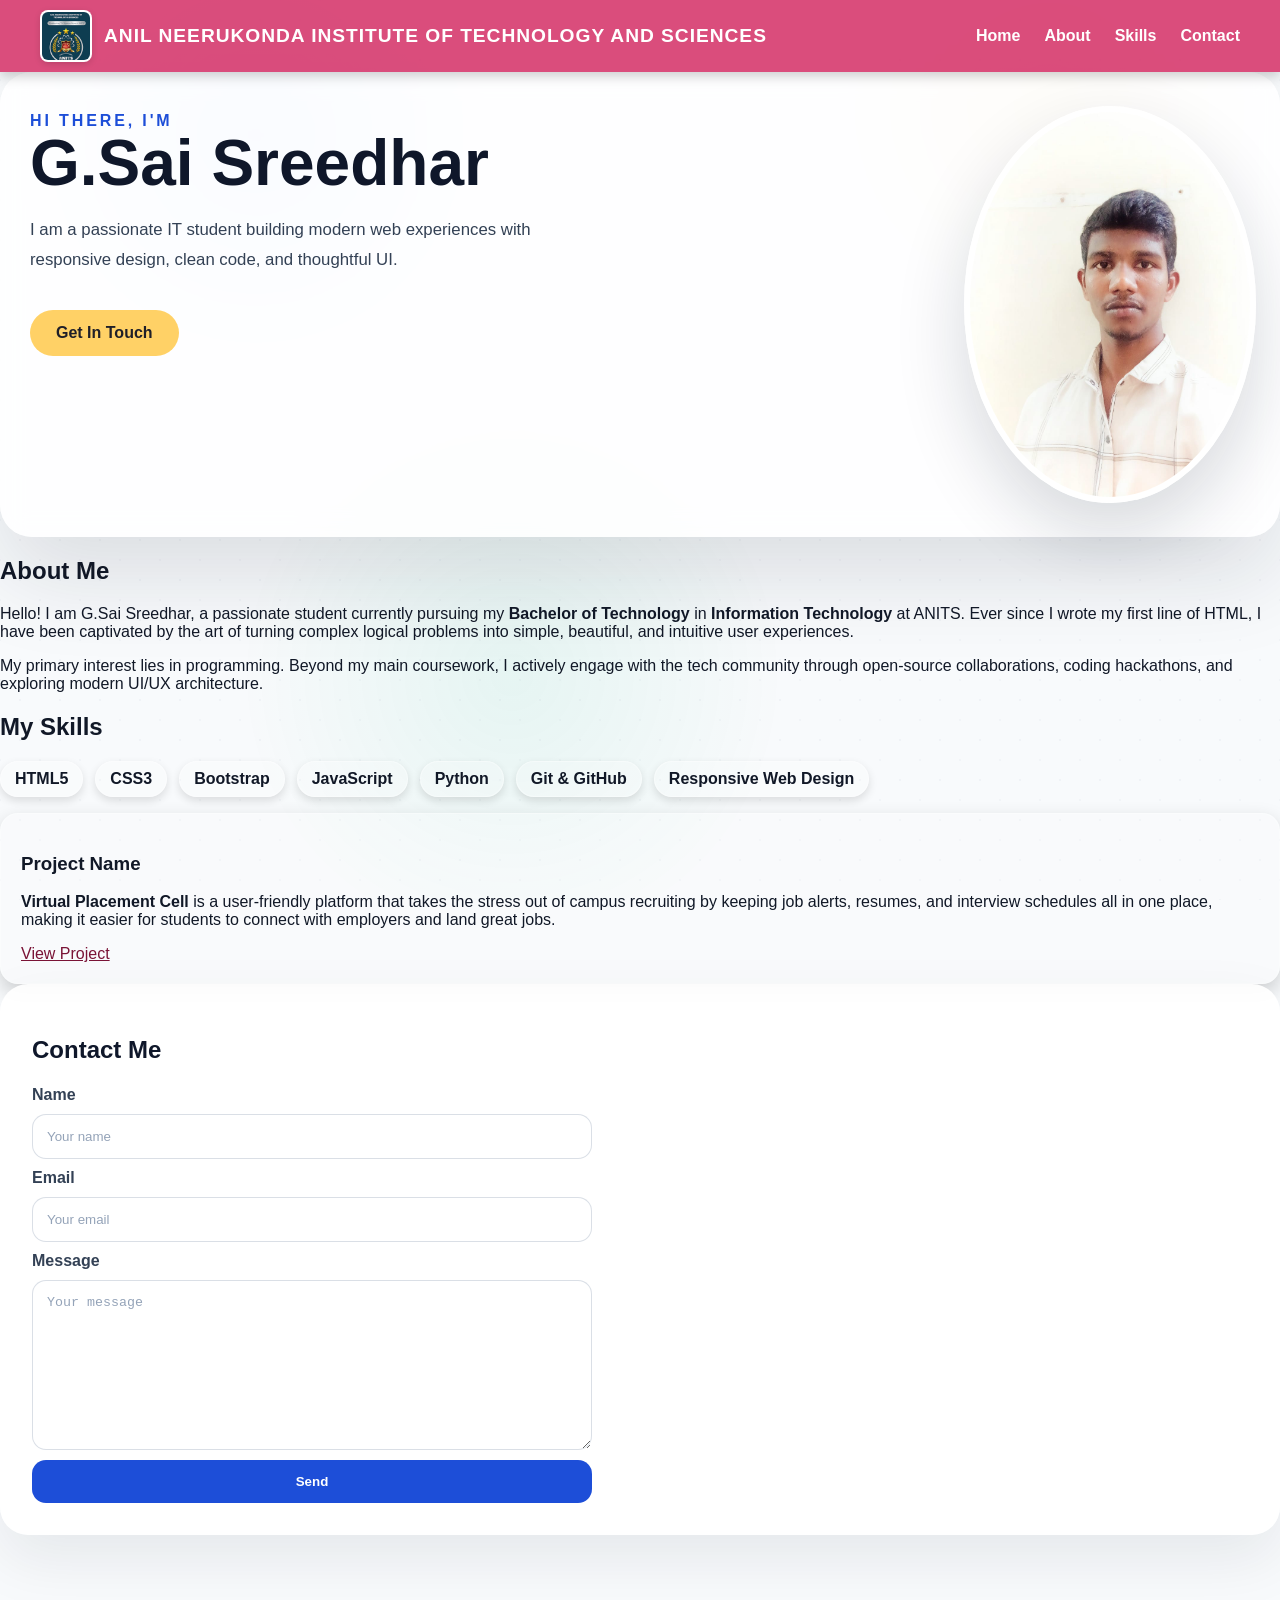
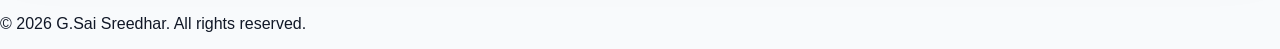
==== commit e78e4b7b: "Update index.html" ====
--- a/index.html
+++ b/index.html
@@ -4,249 +4,94 @@
   <meta charset="UTF-8">
   <meta name="viewport" content="width=device-width, initial-scale=1">
   <title>My Portfolio | G.Sai Sreedhar</title>
-  <link rel="stylesheet" href="styles.css">
+  <link rel="stylesheet" href="style.css">
   <link href="https://fonts.googleapis.com/css2?family=Poppins:wght@400;600;800&display=swap" rel="stylesheet">
-  <style>
-    html {
-      scroll-behavior: smooth;
-    }
-    section {
-      scroll-margin-top: 80px;
-    }
+</head>
+<body>
+  
+  <nav>
+    <a href="#home" class="nav-logo">
+      <img src="logo.png" alt="ANIL NEERUKONDA INSTITUTE OF TECHNOLOGY AND SCIENCES">
+      <span class="nav-title">ANIL NEERUKONDA INSTITUTE OF TECHNOLOGY AND SCIENCES</span>
+    </a>
+    <ul>
+      <li><a href="#home">Home</a></li>
+      <li><a href="#about">About</a></li>
+      <li><a href="#skills">Skills</a></li>
+      <li><a href="#contact">Contact</a></li>
+    </ul>
+  </nav>
 
-    body::before,
-    body::after {
-      content: "";
-      position: fixed;
-      inset: 0;
-      pointer-events: none;
-      z-index: -1;
-    }
+  <section id="home" class="hero">
+    <div class="hero-text">
+      <span class="intro">Hi There, I'm</span>
+      <h1>G.Sai Sreedhar</h1>
+      <p class="hero-subtitle">I am a passionate IT student building modern web experiences with responsive design, clean code, and thoughtful UI.</p>
+      <a href="#contact" class="btn">Get In Touch</a>
+    </div>
+    <div class="hero-photo">
+      <img src="profile_sai.jpeg" alt="Profile photo of G.Sai Sreedhar">
+    </div>
+  </section>
 
-    body::before {
-      background: radial-gradient(circle at 20% 15%, rgba(59, 130, 246, 0.14), transparent 18%),
-        radial-gradient(circle at 82% 12%, rgba(245, 158, 11, 0.12), transparent 16%),
-        radial-gradient(circle at 40% 75%, rgba(16, 185, 129, 0.08), transparent 28%);
-      opacity: 0.95;
-    }
+  <section id="about">
+    <h2>About Me</h2>
+    <p>
+      Hello! I am G.Sai Sreedhar, a passionate student currently pursuing my <strong>Bachelor of Technology</strong>
+      in <strong>Information Technology</strong> at ANITS.
+      Ever since I wrote my first line of HTML, I have been captivated by the art of turning complex logical problems
+      into simple, beautiful, and intuitive user experiences.
+    </p>
+    <p>
+      My primary interest lies in programming. Beyond my main coursework, I actively engage with
+      the tech community through open-source collaborations, coding hackathons, and exploring modern UI/UX architecture.
+    </p>
+  </section>
 
-    body::after {
-      background-image:
-        radial-gradient(circle, rgba(148, 163, 184, 0.22) 0.8px, transparent 0.8px),
-        radial-gradient(circle, rgba(148, 163, 184, 0.18) 0.8px, transparent 0.8px);
-      background-position: 0 0, 20px 20px;
-      background-size: 40px 40px;
-      opacity: 0.3;
-    }
+  <section id="skills">
+    <h2>My Skills</h2>
+    <ul>
+      <li>HTML5</li>
+      <li>CSS3</li>
+      <li>Bootstrap</li>
+      <li>JavaScript</li>
+      <li>Python</li>
+      <li>Git & GitHub</li>
+      <li>Responsive Web Design</li>
+    </ul>
+  </section>
 
-    body {
-      margin: 0;
-      font-family: 'Poppins', sans-serif;
-      color: #111827;
-      position: relative;
-      overflow-x: hidden;
-      min-height: 100vh;
-      background: #f8fafc;
-    }
+  <section id="projects">
+    <div class="card">
+      <h3>Project Name</h3>
+      <p><strong>Virtual Placement Cell</strong> is a user-friendly platform that takes
+         the stress out of campus recruiting by keeping job alerts, resumes, and interview schedules
+         all in one place, making it easier for students to connect with employers and land great jobs.
+      </p>
+      <a href="#" style="color: #7A1336;">View Project</a>
+    </div>
+  </section>
 
-    @keyframes floatGlow {
-      from {
-        transform: translate(0, 0) scale(1);
-      }
-      to {
-        transform: translate(20px, 25px) scale(1.08);
-      }
-    }
+  <section id="contact" class="contact-section">
+    <h2>Contact Me</h2>
+    <form>
+      <label for="name">Name</label>
+      <input type="text" id="name" name="name" placeholder="Your name" required>
+      
+      <label for="email">Email</label>
+      <input type="email" id="email" name="email" placeholder="Your email" required>
+      
+      <label for="message">Message</label>
+      <textarea id="message" name="message" placeholder="Your message"></textarea>
+      
+      <button type="submit">Send</button>
+    </form>
+  </section>
 
-    .hero {
-      display: flex;
-      align-items: flex-start;
-      justify-content: space-between;
-      gap: 40px;
-      padding: 40px 30px;
-      background: rgba(255, 255, 255, 0.82);
-      border-radius: 32px;
-      box-shadow: 0 40px 90px rgba(15, 23, 42, 0.12);
-      backdrop-filter: blur(12px);
-    }
+  <footer>
+    <p>&copy; 2026 G.Sai Sreedhar. All rights reserved.</p>
+  </footer>
 
-    .hero-text {
-      max-width: 560px;
-    }
+</body>
+</html>
 
-    .intro {
-      letter-spacing: 0.18em;
-      text-transform: uppercase;
-      color: #1d4ed8;
-      font-weight: 700;
-      margin-bottom: 16px;
-    }
-
-    .hero-text h1 {
-      font-size: clamp(3rem, 5vw, 5rem);
-      margin: 0 0 18px;
-      line-height: 1.05;
-      color: #0f172a;
-    }
-
-    .hero-subtitle {
-      font-size: 1.05rem;
-      max-width: 520px;
-      margin-bottom: 26px;
-      color: #334155;
-      line-height: 1.75;
-    }
-
-    .hero-photo {
-      position: relative;
-      width: min(280px, 100%);
-      aspect-ratio: 1;
-      display: grid;
-      place-items: center;
-    }
-
-    .hero-photo img {
-      position: relative;
-      z-index: 1;
-      width: 100%;
-      height: 100%;
-      object-fit: cover;
-      border-radius: 50%;
-      border: 6px solid rgba(255, 255, 255, 0.9);
-      box-shadow: 0 30px 70px rgba(15, 23, 42, 0.16);
-    }
-
-    .btn {
-      display: inline-flex;
-      align-items: center;
-      justify-content: center;
-      padding: 14px 26px;
-      border-radius: 999px;
-      background: #ffd166;
-      color: #1f1f28;
-      text-decoration: none;
-      font-weight: 700;
-      margin-top: 10px;
-    }
-
-    #skills ul {
-      display: flex;
-      flex-wrap: wrap;
-      gap: 12px;
-      padding: 0;
-      list-style: none;
-    }
-
-    #skills li {
-      background: rgba(255, 255, 255, 0.2);
-      padding: 8px 14px;
-      border-radius: 999px;
-      font-weight: 600;
-      border: 1px solid rgba(255, 255, 255, 0.35);
-      box-shadow: 0 4px 10px rgba(0, 0, 0, 0.12);
-      transition: all 0.3s ease;
-    }
-
-    #skills li:hover {
-      transform: translateY(-4px);
-      background: rgba(255, 255, 255, 0.3);
-      box-shadow: 0 8px 16px rgba(0, 0, 0, 0.2);
-    }
-
-    .card {
-      background: rgba(255, 255, 255, 0.16);
-      border: 1px solid rgba(255, 255, 255, 0.3);
-      border-radius: 18px;
-      padding: 20px;
-      box-shadow: 0 8px 20px rgba(0, 0, 0, 0.18);
-      transition: all 0.3s ease;
-    }
-
-    .card:hover {
-      transform: translateY(-4px);
-      background: rgba(255, 255, 255, 0.24);
-      box-shadow: 0 12px 24px rgba(0, 0, 0, 0.25);
-    }
-
-    button, .btn {
-      transition: all 0.3s ease;
-    }
-
-    button:hover, .btn:hover {
-      transform: translateY(-4px);
-      box-shadow: 0 8px 16px rgba(0, 0, 0, 0.2);
-    }
-
-    form {
-      display: flex;
-      flex-direction: column;
-      gap: 10px;
-      max-width: 560px;
-    }
-
-    .contact-section {
-      background: rgba(255, 255, 255, 0.92);
-      padding: 32px;
-      border-radius: 28px;
-      box-shadow: 0 24px 60px rgba(15, 23, 42, 0.08);
-      margin: 0 auto 80px;
-    }
-
-    .contact-section h2 {
-      color: #0f172a;
-      margin-bottom: 22px;
-    }
-
-    .contact-section label {
-      color: #334155;
-      font-weight: 600;
-    }
-
-    input, textarea, button {
-      padding: 14px 14px;
-      border: 1px solid rgba(148, 163, 184, 0.35);
-      border-radius: 14px;
-      background: #ffffff;
-      color: #0f172a;
-      transition: all 0.3s ease;
-    }
-
-    textarea {
-      min-height: 140px;
-      resize: vertical;
-    }
-
-    input::placeholder,
-    textarea::placeholder {
-      color: #94a3b8;
-    }
-
-    input:focus, textarea:focus {
-      outline: none;
-      border-color: #2563eb;
-      box-shadow: 0 0 0 3px rgba(59, 130, 246, 0.16);
-      background: #ffffff;
-    }
-
-    button {
-      cursor: pointer;
-      font-weight: 600;
-      background: #1d4ed8;
-      color: #ffffff;
-      border: none;
-    }
-
-    button:hover {
-      background: #2563eb;
-    }
-
-    nav {
-      position: sticky;
-      top: 0;
-      z-index: 1000;
-      display: flex;
-      justify-content: space-between;
-      align-items: center;
-      background: rgba(216, 68, 117, 0.95);
-      padding: 10px 40px;
-      box-shadow: 0 4px 12px rgba(0, 0, 0
--- a/style.css
+++ b/style.css
@@ -0,0 +1,317 @@
+html {
+  scroll-behavior: smooth;
+}
+
+section {
+  scroll-margin-top: 80px;
+}
+
+body::before,
+body::after {
+  content: "";
+  position: fixed;
+  inset: 0;
+  pointer-events: none;
+  z-index: -1;
+}
+
+body::before {
+  background: radial-gradient(circle at 20% 15%, rgba(59, 130, 246, 0.14), transparent 18%),
+    radial-gradient(circle at 82% 12%, rgba(245, 158, 11, 0.12), transparent 16%),
+    radial-gradient(circle at 40% 75%, rgba(16, 185, 129, 0.08), transparent 28%);
+  opacity: 0.95;
+}
+
+body::after {
+  background-image:
+    radial-gradient(circle, rgba(148, 163, 184, 0.22) 0.8px, transparent 0.8px),
+    radial-gradient(circle, rgba(148, 163, 184, 0.18) 0.8px, transparent 0.8px);
+  background-position: 0 0, 20px 20px;
+  background-size: 40px 40px;
+  opacity: 0.3;
+}
+
+body {
+  margin: 0;
+  font-family: 'Poppins', sans-serif;
+  color: #111827;
+  position: relative;
+  overflow-x: hidden;
+  min-height: 100vh;
+  background: #f8fafc;
+}
+
+@keyframes floatGlow {
+  from {
+    transform: translate(0, 0) scale(1);
+  }
+  to {
+    transform: translate(20px, 25px) scale(1.08);
+  }
+}
+
+.hero {
+  display: flex;
+  align-items: flex-start;
+  justify-content: space-between;
+  gap: 40px;
+  padding: 40px 30px;
+  background: rgba(255, 255, 255, 0.82);
+  border-radius: 32px;
+  box-shadow: 0 40px 90px rgba(15, 23, 42, 0.12);
+  backdrop-filter: blur(12px);
+}
+
+.hero-text {
+  max-width: 560px;
+}
+
+.intro {
+  letter-spacing: 0.18em;
+  text-transform: uppercase;
+  color: #1d4ed8;
+  font-weight: 700;
+  margin-bottom: 16px;
+}
+
+.hero-text h1 {
+  font-size: clamp(3rem, 5vw, 5rem);
+  margin: 0 0 18px;
+  line-height: 1.05;
+  color: #0f172a;
+}
+
+.hero-subtitle {
+  font-size: 1.05rem;
+  max-width: 520px;
+  margin-bottom: 26px;
+  color: #334155;
+  line-height: 1.75;
+}
+
+.hero-photo {
+  position: relative;
+  width: min(280px, 100%);
+  aspect-ratio: 1;
+  display: grid;
+  place-items: center;
+}
+
+.hero-photo img {
+  position: relative;
+  z-index: 1;
+  width: 100%;
+  height: 100%;
+  object-fit: cover;
+  border-radius: 50%;
+  border: 6px solid rgba(255, 255, 255, 0.9);
+  box-shadow: 0 30px 70px rgba(15, 23, 42, 0.16);
+}
+
+.btn {
+  display: inline-flex;
+  align-items: center;
+  justify-content: center;
+  padding: 14px 26px;
+  border-radius: 999px;
+  background: #ffd166;
+  color: #1f1f28;
+  text-decoration: none;
+  font-weight: 700;
+  margin-top: 10px;
+}
+
+#skills ul {
+  display: flex;
+  flex-wrap: wrap;
+  gap: 12px;
+  padding: 0;
+  list-style: none;
+}
+
+#skills li {
+  background: rgba(255, 255, 255, 0.2);
+  padding: 8px 14px;
+  border-radius: 999px;
+  font-weight: 600;
+  border: 1px solid rgba(255, 255, 255, 0.35);
+  box-shadow: 0 4px 10px rgba(0, 0, 0, 0.12);
+  transition: all 0.3s ease;
+}
+
+#skills li:hover {
+  transform: translateY(-4px);
+  background: rgba(255, 255, 255, 0.3);
+  box-shadow: 0 8px 16px rgba(0, 0, 0, 0.2);
+}
+
+.card {
+  background: rgba(255, 255, 255, 0.16);
+  border: 1px solid rgba(255, 255, 255, 0.3);
+  border-radius: 18px;
+  padding: 20px;
+  box-shadow: 0 8px 20px rgba(0, 0, 0, 0.18);
+  transition: all 0.3s ease;
+}
+
+.card:hover {
+  transform: translateY(-4px);
+  background: rgba(255, 255, 255, 0.24);
+  box-shadow: 0 12px 24px rgba(0, 0, 0, 0.25);
+}
+
+button, .btn {
+  transition: all 0.3s ease;
+}
+
+button:hover, .btn:hover {
+  transform: translateY(-4px);
+  box-shadow: 0 8px 16px rgba(0, 0, 0, 0.2);
+}
+
+form {
+  display: flex;
+  flex-direction: column;
+  gap: 10px;
+  max-width: 560px;
+}
+
+.contact-section {
+  background: rgba(255, 255, 255, 0.92);
+  padding: 32px;
+  border-radius: 28px;
+  box-shadow: 0 24px 60px rgba(15, 23, 42, 0.08);
+  margin: 0 auto 80px;
+}
+
+.contact-section h2 {
+  color: #0f172a;
+  margin-bottom: 22px;
+}
+
+.contact-section label {
+  color: #334155;
+  font-weight: 600;
+}
+
+input, textarea, button {
+  padding: 14px 14px;
+  border: 1px solid rgba(148, 163, 184, 0.35);
+  border-radius: 14px;
+  background: #ffffff;
+  color: #0f172a;
+  transition: all 0.3s ease;
+}
+
+textarea {
+  min-height: 140px;
+  resize: vertical;
+}
+
+input::placeholder,
+textarea::placeholder {
+  color: #94a3b8;
+}
+
+input:focus, textarea:focus {
+  outline: none;
+  border-color: #2563eb;
+  box-shadow: 0 0 0 3px rgba(59, 130, 246, 0.16);
+  background: #ffffff;
+}
+
+button {
+  cursor: pointer;
+  font-weight: 600;
+  background: #1d4ed8;
+  color: #ffffff;
+  border: none;
+}
+
+button:hover {
+  background: #2563eb;
+}
+
+nav {
+  position: sticky;
+  top: 0;
+  z-index: 1000;
+  display: flex;
+  justify-content: space-between;
+  align-items: center;
+  background: rgba(216, 68, 117, 0.95);
+  padding: 10px 40px;
+  box-shadow: 0 4px 12px rgba(0, 0, 0, 0.2);
+}
+
+.nav-logo {
+  display: flex;
+  align-items: center;
+  gap: 12px;
+  text-decoration: none;
+}
+
+.nav-logo img {
+  height: 48px;
+  width: auto;
+  border-radius: 8px;
+  border: 2px solid rgba(255, 255, 255, 0.8);
+  box-shadow: 0 2px 6px rgba(0, 0, 0, 0.15);
+  background: #ffffff;
+  transition: transform 0.3s ease, border-color 0.3s ease;
+}
+
+.nav-logo img:hover {
+  transform: scale(1.08);
+  border-color: #ffd166;
+}
+
+.nav-title {
+  color: #ffffff;
+  font-weight: 700;
+  font-size: 1.2rem;
+  letter-spacing: 0.05em;
+}
+
+nav ul {
+  display: flex;
+  gap: 24px;
+  list-style: none;
+  margin: 0;
+  padding: 0;
+}
+
+nav a {
+  color: #ffffff;
+  text-decoration: none;
+  font-weight: 600;
+  transition: color 0.3s ease, text-decoration 0.3s ease;
+}
+
+nav a:hover {
+  color: #ffd166;
+  text-decoration: underline;
+}
+
+@media (max-width: 768px) {
+  nav {
+    flex-direction: column;
+    gap: 12px;
+    padding: 12px 16px;
+  }
+
+  nav ul {
+    flex-direction: row;
+    gap: 18px;
+    align-items: center;
+  }
+
+  #skills ul {
+    flex-direction: column;
+    align-items: stretch;
+  }
+
+  .card {
+    margin: 10px 0;
+  }
+}
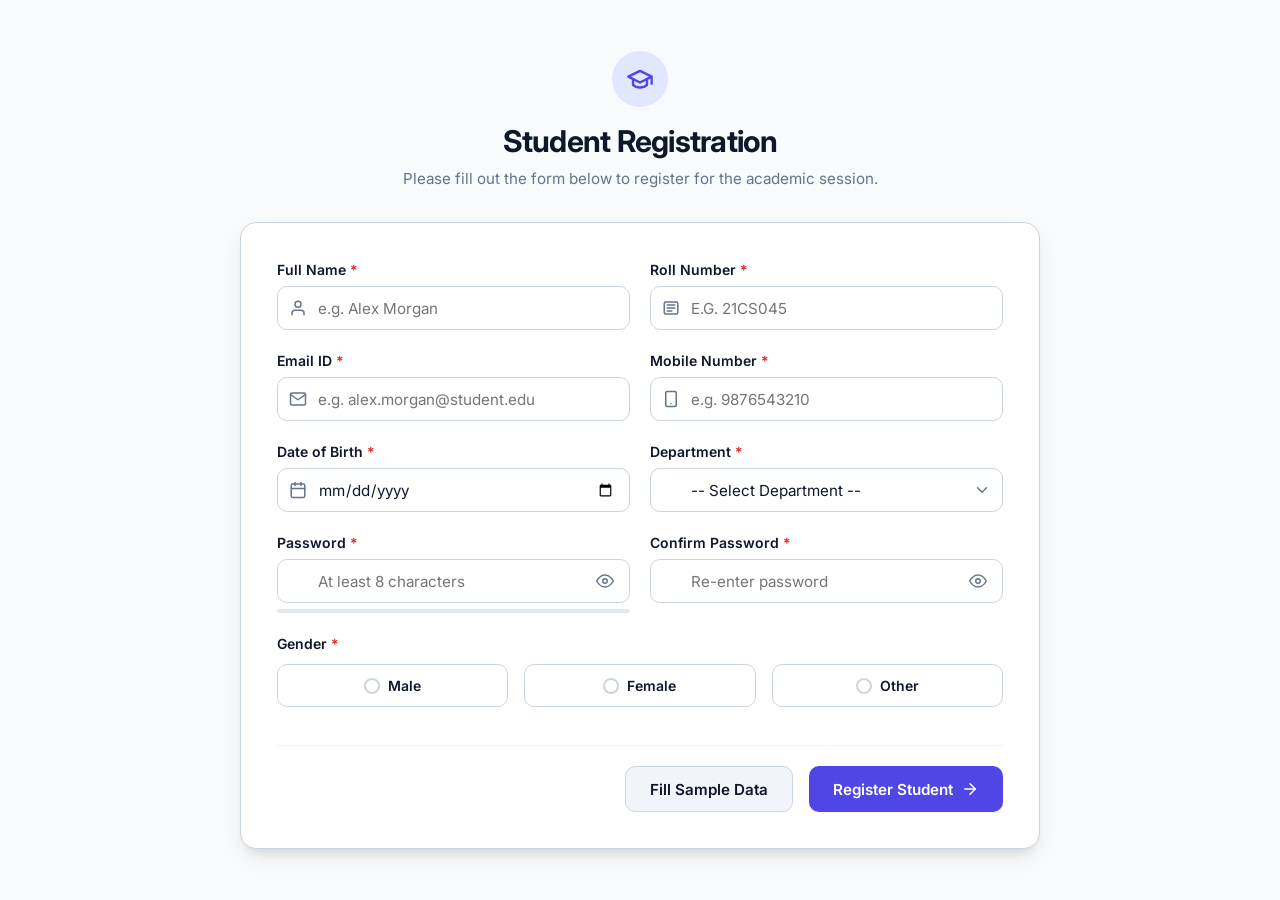
==== commit cc982b5d: "Add files via upload" ====
--- a/index.html
+++ b/index.html
@@ -2,96 +2,197 @@
 <html lang="en">
 <head>
   <meta charset="UTF-8">
-  <meta name="viewport" content="width=device-width, initial-scale=1">
-  <title>My Portfolio | G.Sai Sreedhar</title>
+  <meta name="viewport" content="width=device-width, initial-scale=1.0">
+  <meta name="description" content="Student Registration Form with real-time validation and clean simple user interface.">
+  <title>Student Registration Form</title>
+  <link rel="preconnect" href="https://fonts.googleapis.com">
+  <link rel="preconnect" href="https://fonts.gstatic.com" crossorigin>
+  <link href="https://fonts.googleapis.com/css2?family=Inter:wght@400;500;600;700&display=swap" rel="stylesheet">
   <link rel="stylesheet" href="style.css">
-  <link href="https://fonts.googleapis.com/css2?family=Poppins:wght@400;600;800&display=swap" rel="stylesheet">
 </head>
 <body>
-  
-  <nav>
-    <a href="#home" class="nav-logo">
-      <img src="logo.png" alt="ANIL NEERUKONDA INSTITUTE OF TECHNOLOGY AND SCIENCES">
-      <span class="nav-title">ANIL NEERUKONDA INSTITUTE OF TECHNOLOGY AND SCIENCES</span>
-    </a>
-    <ul>
-      <li><a href="#home">Home</a></li>
-      <li><a href="#about">About</a></li>
-      <li><a href="#skills">Skills</a></li>
-      <li><a href="#contact">Contact</a></li>
-    </ul>
-  </nav>
+  <div class="app-container">
+    <header class="form-header">
+      <div class="header-icon">
+        <svg xmlns="http://www.w3.org/2000/svg" width="28" height="28" viewBox="0 0 24 24" fill="none" stroke="currentColor" stroke-width="2" stroke-linecap="round" stroke-linejoin="round">
+          <path d="M22 10v6M2 10l10-5 10 5-10 5z"/>
+          <path d="M6 12v5c3 3 9 3 12 0v-5"/>
+        </svg>
+      </div>
+      <h1>Student Registration</h1>
+      <p>Please fill out the form below to register for the academic session.</p>
+    </header>
 
-  <section id="home" class="hero">
-    <div class="hero-text">
-      <span class="intro">Hi There, I'm</span>
-      <h1>G.Sai Sreedhar</h1>
-      <p class="hero-subtitle">I am a passionate IT student building modern web experiences with responsive design, clean code, and thoughtful UI.</p>
-      <a href="#contact" class="btn">Get In Touch</a>
+    <main class="form-card">
+      <form id="registrationForm" novalidate>
+        
+        <div class="form-grid">
+          <!-- Full Name -->
+          <div class="form-group" id="group-fullName">
+            <label for="fullName">Full Name <span class="required">*</span></label>
+            <div class="input-wrapper">
+              <input type="text" id="fullName" name="fullName" placeholder="e.g. Alex Morgan" autocomplete="name">
+              <span class="field-icon">
+                <svg xmlns="http://www.w3.org/2000/svg" width="18" height="18" viewBox="0 0 24 24" fill="none" stroke="currentColor" stroke-width="2" stroke-linecap="round" stroke-linejoin="round"><path d="M20 21v-2a4 4 0 0 0-4-4H8a4 4 0 0 0-4 4v2"/><circle cx="12" cy="7" r="4"/></svg>
+              </span>
+            </div>
+            <div class="error-message" id="err-fullName">Full name is required.</div>
+          </div>
+
+          <!-- Roll Number -->
+          <div class="form-group" id="group-rollNumber">
+            <label for="rollNumber">Roll Number <span class="required">*</span></label>
+            <div class="input-wrapper">
+              <input type="text" id="rollNumber" name="rollNumber" placeholder="e.g. 21CS045" uppercase>
+              <span class="field-icon">
+                <svg xmlns="http://www.w3.org/2000/svg" width="18" height="18" viewBox="0 0 24 24" fill="none" stroke="currentColor" stroke-width="2" stroke-linecap="round" stroke-linejoin="round"><rect x="3" y="4" width="18" height="16" rx="2"/><path d="M7 8h10"/><path d="M7 12h10"/><path d="M7 16h6"/></svg>
+              </span>
+            </div>
+            <div class="error-message" id="err-rollNumber">Roll number must contain only letters and numbers.</div>
+          </div>
+
+          <!-- Email ID -->
+          <div class="form-group" id="group-email">
+            <label for="email">Email ID <span class="required">*</span></label>
+            <div class="input-wrapper">
+              <input type="email" id="email" name="email" placeholder="e.g. alex.morgan@student.edu">
+              <span class="field-icon">
+                <svg xmlns="http://www.w3.org/2000/svg" width="18" height="18" viewBox="0 0 24 24" fill="none" stroke="currentColor" stroke-width="2" stroke-linecap="round" stroke-linejoin="round"><path d="M4 4h16c1.1 0 2 .9 2 2v12c0 1.1-.9 2-2 2H4c-1.1 0-2-.9-2-2V6c0-1.1.9-2 2-2z"/><polyline points="22,6 12,13 2,6"/></svg>
+              </span>
+            </div>
+            <div class="error-message" id="err-email">Please enter a valid email address.</div>
+          </div>
+
+          <!-- Mobile Number -->
+          <div class="form-group" id="group-mobile">
+            <label for="mobile">Mobile Number <span class="required">*</span></label>
+            <div class="input-wrapper">
+              <input type="tel" id="mobile" name="mobile" maxlength="10" placeholder="e.g. 9876543210">
+              <span class="field-icon">
+                <svg xmlns="http://www.w3.org/2000/svg" width="18" height="18" viewBox="0 0 24 24" fill="none" stroke="currentColor" stroke-width="2" stroke-linecap="round" stroke-linejoin="round"><rect x="5" y="2" width="14" height="20" rx="2" ry="2"/><line x1="12" y1="18" x2="12.01" y2="18"/></svg>
+              </span>
+            </div>
+            <div class="error-message" id="err-mobile">Mobile number must contain exactly 10 digits.</div>
+          </div>
+
+          <!-- Date of Birth -->
+          <div class="form-group" id="group-dob">
+            <label for="dob">Date of Birth <span class="required">*</span></label>
+            <div class="input-wrapper">
+              <input type="date" id="dob" name="dob">
+              <span class="field-icon">
+                <svg xmlns="http://www.w3.org/2000/svg" width="18" height="18" viewBox="0 0 24 24" fill="none" stroke="currentColor" stroke-width="2" stroke-linecap="round" stroke-linejoin="round"><rect x="3" y="4" width="18" height="18" rx="2" ry="2"/><line x1="16" y1="2" x2="16" y2="6"/><line x1="8" y1="2" x2="8" y2="6"/><line x1="3" y1="10" x2="21" y2="10"/></svg>
+              </span>
+            </div>
+            <div class="error-message" id="err-dob">Date of birth is required.</div>
+          </div>
+
+          <!-- Department -->
+          <div class="form-group" id="group-department">
+            <label for="department">Department <span class="required">*</span></label>
+            <div class="input-wrapper">
+              <select id="department" name="department">
+                <option value="">-- Select Department --</option>
+                <option value="Computer Science">Computer Science & Engineering</option>
+                <option value="Information Technology">Information Technology</option>
+                <option value="Electronics & Communication">Electronics & Communication</option>
+                <option value="Electrical Engineering">Electrical Engineering</option>
+                <option value="Mechanical Engineering">Mechanical Engineering</option>
+                <option value="Civil Engineering">Civil Engineering</option>
+                <option value="Data Science">Data Science & AI</option>
+              </select>
+              <span class="field-icon select-arrow">
+                <svg xmlns="http://www.w3.org/2000/svg" width="18" height="18" viewBox="0 0 24 24" fill="none" stroke="currentColor" stroke-width="2" stroke-linecap="round" stroke-linejoin="round"><polyline points="6 9 12 15 18 9"/></svg>
+              </span>
+            </div>
+            <div class="error-message" id="err-department">Please select your department.</div>
+          </div>
+
+          <!-- Password -->
+          <div class="form-group" id="group-password">
+            <label for="password">Password <span class="required">*</span></label>
+            <div class="input-wrapper">
+              <input type="password" id="password" name="password" placeholder="At least 8 characters">
+              <button type="button" class="toggle-password" data-target="password" aria-label="Toggle password visibility">
+                <svg class="eye-open" xmlns="http://www.w3.org/2000/svg" width="18" height="18" viewBox="0 0 24 24" fill="none" stroke="currentColor" stroke-width="2" stroke-linecap="round" stroke-linejoin="round"><path d="M1 12s4-8 11-8 11 8 11 8-4 8-11 8-11-8-11-8z"/><circle cx="12" cy="12" r="3"/></svg>
+                <svg class="eye-closed hidden" xmlns="http://www.w3.org/2000/svg" width="18" height="18" viewBox="0 0 24 24" fill="none" stroke="currentColor" stroke-width="2" stroke-linecap="round" stroke-linejoin="round"><path d="M17.94 17.94A10.07 10.07 0 0 1 12 20c-7 0-11-8-11-8a18.45 18.45 0 0 1 5.06-5.94M9.9 4.24A9.12 9.12 0 0 1 12 4c7 0 11 8 11 8a18.5 18.5 0 0 1-2.16 3.19m-6.72-1.07a3 3 0 1 1-4.24-4.24"/><line x1="1" y1="1" x2="23" y2="23"/></svg>
+              </button>
+            </div>
+            <div class="strength-bar-container">
+              <div class="strength-bar" id="strengthBar"></div>
+            </div>
+            <div class="error-message" id="err-password">Password must be at least 8 characters long.</div>
+          </div>
+
+          <!-- Confirm Password -->
+          <div class="form-group" id="group-confirmPassword">
+            <label for="confirmPassword">Confirm Password <span class="required">*</span></label>
+            <div class="input-wrapper">
+              <input type="password" id="confirmPassword" name="confirmPassword" placeholder="Re-enter password">
+              <button type="button" class="toggle-password" data-target="confirmPassword" aria-label="Toggle confirm password visibility">
+                <svg class="eye-open" xmlns="http://www.w3.org/2000/svg" width="18" height="18" viewBox="0 0 24 24" fill="none" stroke="currentColor" stroke-width="2" stroke-linecap="round" stroke-linejoin="round"><path d="M1 12s4-8 11-8 11 8 11 8-4 8-11 8-11-8-11-8z"/><circle cx="12" cy="12" r="3"/></svg>
+                <svg class="eye-closed hidden" xmlns="http://www.w3.org/2000/svg" width="18" height="18" viewBox="0 0 24 24" fill="none" stroke="currentColor" stroke-width="2" stroke-linecap="round" stroke-linejoin="round"><path d="M17.94 17.94A10.07 10.07 0 0 1 12 20c-7 0-11-8-11-8a18.45 18.45 0 0 1 5.06-5.94M9.9 4.24A9.12 9.12 0 0 1 12 4c7 0 11 8 11 8a18.5 18.5 0 0 1-2.16 3.19m-6.72-1.07a3 3 0 1 1-4.24-4.24"/><line x1="1" y1="1" x2="23" y2="23"/></svg>
+              </button>
+            </div>
+            <div class="error-message" id="err-confirmPassword">Password and Confirm Password must match.</div>
+          </div>
+
+          <!-- Gender -->
+          <div class="form-group full-width" id="group-gender">
+            <label>Gender <span class="required">*</span></label>
+            <div class="radio-group">
+              <label class="radio-card">
+                <input type="radio" name="gender" value="Male">
+                <span class="radio-custom"></span>
+                <span class="radio-label">Male</span>
+              </label>
+              <label class="radio-card">
+                <input type="radio" name="gender" value="Female">
+                <span class="radio-custom"></span>
+                <span class="radio-label">Female</span>
+              </label>
+              <label class="radio-card">
+                <input type="radio" name="gender" value="Other">
+                <span class="radio-custom"></span>
+                <span class="radio-label">Other</span>
+              </label>
+            </div>
+            <div class="error-message" id="err-gender">Please select your gender.</div>
+          </div>
+        </div>
+
+        <!-- Form Actions -->
+        <div class="form-actions">
+          <button type="button" id="demoFillBtn" class="btn btn-secondary">Fill Sample Data</button>
+          <button type="submit" id="submitBtn" class="btn btn-primary">
+            <span>Register Student</span>
+            <svg xmlns="http://www.w3.org/2000/svg" width="18" height="18" viewBox="0 0 24 24" fill="none" stroke="currentColor" stroke-width="2" stroke-linecap="round" stroke-linejoin="round"><line x1="5" y1="12" x2="19" y2="12"/><polyline points="12 5 19 12 12 19"/></svg>
+          </button>
+        </div>
+
+      </form>
+    </main>
+
+    <!-- Success Modal Overlay -->
+    <div class="modal-overlay hidden" id="successModal" role="dialog" aria-modal="true" aria-labelledby="modalTitle">
+      <div class="modal-card">
+        <div class="modal-icon success">
+          <svg xmlns="http://www.w3.org/2000/svg" width="32" height="32" viewBox="0 0 24 24" fill="none" stroke="currentColor" stroke-width="3" stroke-linecap="round" stroke-linejoin="round"><polyline points="20 6 9 17 4 12"/></svg>
+        </div>
+        <h2 id="modalTitle">Registration Successful!</h2>
+        <p class="modal-subtitle">Student has been registered successfully with the following details:</p>
+
+        <div class="summary-card" id="summaryCard">
+          <!-- Filled dynamically by JS -->
+        </div>
+
+        <div class="modal-actions">
+          <button type="button" id="closeModalBtn" class="btn btn-primary width-full">Register Another Student</button>
+        </div>
+      </div>
     </div>
-    <div class="hero-photo">
-      <img src="profile_sai.jpeg" alt="Profile photo of G.Sai Sreedhar">
-    </div>
-  </section>
+  </div>
 
-  <section id="about">
-    <h2>About Me</h2>
-    <p>
-      Hello! I am G.Sai Sreedhar, a passionate student currently pursuing my <strong>Bachelor of Technology</strong>
-      in <strong>Information Technology</strong> at ANITS.
-      Ever since I wrote my first line of HTML, I have been captivated by the art of turning complex logical problems
-      into simple, beautiful, and intuitive user experiences.
-    </p>
-    <p>
-      My primary interest lies in programming. Beyond my main coursework, I actively engage with
-      the tech community through open-source collaborations, coding hackathons, and exploring modern UI/UX architecture.
-    </p>
-  </section>
-
-  <section id="skills">
-    <h2>My Skills</h2>
-    <ul>
-      <li>HTML5</li>
-      <li>CSS3</li>
-      <li>Bootstrap</li>
-      <li>JavaScript</li>
-      <li>Python</li>
-      <li>Git & GitHub</li>
-      <li>Responsive Web Design</li>
-    </ul>
-  </section>
-
-  <section id="projects">
-    <div class="card">
-      <h3>Project Name</h3>
-      <p><strong>Virtual Placement Cell</strong> is a user-friendly platform that takes
-         the stress out of campus recruiting by keeping job alerts, resumes, and interview schedules
-         all in one place, making it easier for students to connect with employers and land great jobs.
-      </p>
-      <a href="#" style="color: #7A1336;">View Project</a>
-    </div>
-  </section>
-
-  <section id="contact" class="contact-section">
-    <h2>Contact Me</h2>
-    <form>
-      <label for="name">Name</label>
-      <input type="text" id="name" name="name" placeholder="Your name" required>
-      
-      <label for="email">Email</label>
-      <input type="email" id="email" name="email" placeholder="Your email" required>
-      
-      <label for="message">Message</label>
-      <textarea id="message" name="message" placeholder="Your message"></textarea>
-      
-      <button type="submit">Send</button>
-    </form>
-  </section>
-
-  <footer>
-    <p>&copy; 2026 G.Sai Sreedhar. All rights reserved.</p>
-  </footer>
-
+  <script src="script.js"></script>
 </body>
 </html>
-
--- a/style.css
+++ b/style.css
@@ -1,317 +1,509 @@
-html {
-  scroll-behavior: smooth;
-}
-
-section {
-  scroll-margin-top: 80px;
-}
-
-body::before,
-body::after {
-  content: "";
+/* ==========================================================================
+   Simple & Clean Design System - Student Registration Form
+   ========================================================================== */
+
+:root {
+  /* Color Palette - Simple, Clean & High Contrast */
+  --bg-color: #f8fafc;            /* Soft neutral grey */
+  --card-bg: #ffffff;             /* Crisp white card */
+  --text-main: #0f172a;           /* Dark slate text */
+  --text-muted: #64748b;          /* Muted text */
+  --border-color: #cbd5e1;        /* Clean light border */
+  --border-focus: #4f46e5;        /* Crisp Indigo focus */
+  
+  --primary-color: #4f46e5;       /* Indigo main button */
+  --primary-hover: #4338ca;       /* Darker indigo on hover */
+  --secondary-bg: #f1f5f9;        /* Light secondary button bg */
+  --secondary-hover: #e2e8f0;     /* Secondary button hover */
+  
+  --error-color: #dc2626;         /* Clear red error */
+  --error-bg: #fef2f2;            /* Light red tint for input */
+  --error-border: #fca5a5;        /* Red input border */
+  
+  --success-color: #16a34a;       /* Fresh green success */
+  --success-bg: #f0fdf4;          /* Light green tint */
+  --success-border: #86efac;      /* Green input border */
+
+  /* Typography & Layout */
+  --font-family: 'Inter', system-ui, -apple-system, sans-serif;
+  --radius-sm: 6px;
+  --radius-md: 10px;
+  --radius-lg: 16px;
+  --shadow-sm: 0 1px 2px 0 rgb(0 0 0 / 0.05);
+  --shadow-md: 0 4px 6px -1px rgb(0 0 0 / 0.1), 0 2px 4px -2px rgb(0 0 0 / 0.1);
+  --shadow-lg: 0 10px 25px -5px rgb(0 0 0 / 0.1), 0 8px 10px -6px rgb(0 0 0 / 0.1);
+  --transition: all 0.2s ease-in-out;
+}
+
+/* Reset & Global Base */
+* {
+  box-sizing: border-box;
+  margin: 0;
+  padding: 0;
+}
+
+body {
+  font-family: var(--font-family);
+  background-color: var(--bg-color);
+  color: var(--text-main);
+  line-height: 1.5;
+  display: flex;
+  justify-content: center;
+  align-items: center;
+  min-height: 100vh;
+  padding: 2rem 1rem;
+}
+
+.app-container {
+  width: 100%;
+  max-width: 800px;
+}
+
+/* Header */
+.form-header {
+  text-align: center;
+  margin-bottom: 2rem;
+}
+
+.header-icon {
+  width: 56px;
+  height: 56px;
+  background-color: #e0e7ff;
+  color: var(--primary-color);
+  border-radius: 50%;
+  display: inline-flex;
+  align-items: center;
+  justify-content: center;
+  margin-bottom: 0.75rem;
+}
+
+.form-header h1 {
+  font-size: 1.875rem;
+  font-weight: 700;
+  color: var(--text-main);
+  letter-spacing: -0.025em;
+  margin-bottom: 0.25rem;
+}
+
+.form-header p {
+  color: var(--text-muted);
+  font-size: 0.95rem;
+}
+
+/* Form Card */
+.form-card {
+  background-color: var(--card-bg);
+  border: 1px solid var(--border-color);
+  border-radius: var(--radius-lg);
+  box-shadow: var(--shadow-lg);
+  padding: 2.25rem;
+}
+
+/* Form Grid */
+.form-grid {
+  display: grid;
+  grid-template-columns: repeat(2, 1fr);
+  gap: 1.25rem;
+}
+
+.full-width {
+  grid-column: span 2;
+}
+
+/* Form Group */
+.form-group {
+  display: flex;
+  flex-direction: column;
+}
+
+.form-group label {
+  font-size: 0.875rem;
+  font-weight: 600;
+  color: var(--text-main);
+  margin-bottom: 0.375rem;
+}
+
+.required {
+  color: var(--error-color);
+}
+
+/* Input Wrapper & Controls */
+.input-wrapper {
+  position: relative;
+  display: flex;
+  align-items: center;
+}
+
+.input-wrapper input[type="text"],
+.input-wrapper input[type="email"],
+.input-wrapper input[type="tel"],
+.input-wrapper input[type="password"],
+.input-wrapper input[type="date"],
+.input-wrapper select {
+  width: 100%;
+  height: 44px;
+  padding: 0.625rem 0.875rem 0.625rem 2.5rem;
+  font-size: 0.95rem;
+  font-family: inherit;
+  color: var(--text-main);
+  background-color: #ffffff;
+  border: 1.5px solid var(--border-color);
+  border-radius: var(--radius-md);
+  outline: none;
+  transition: var(--transition);
+}
+
+.input-wrapper input[uppercase] {
+  text-transform: uppercase;
+}
+
+.input-wrapper select {
+  appearance: none;
+  cursor: pointer;
+}
+
+.field-icon {
+  position: absolute;
+  left: 0.75rem;
+  color: var(--text-muted);
+  pointer-events: none;
+  display: flex;
+  align-items: center;
+}
+
+.select-arrow {
+  left: auto;
+  right: 0.75rem;
+}
+
+/* Input Focus State */
+.input-wrapper input:focus,
+.input-wrapper select:focus {
+  border-color: var(--border-focus);
+  box-shadow: 0 0 0 3px rgba(79, 70, 229, 0.15);
+}
+
+.input-wrapper input:focus + .field-icon,
+.input-wrapper select:focus ~ .field-icon {
+  color: var(--primary-color);
+}
+
+/* Password Toggle Button */
+.toggle-password {
+  position: absolute;
+  right: 0.75rem;
+  background: none;
+  border: none;
+  color: var(--text-muted);
+  cursor: pointer;
+  padding: 0.25rem;
+  display: flex;
+  align-items: center;
+  justify-content: center;
+  border-radius: var(--radius-sm);
+  transition: var(--transition);
+}
+
+.toggle-password:hover {
+  color: var(--text-main);
+}
+
+.hidden {
+  display: none !important;
+}
+
+/* Password Strength Indicator */
+.strength-bar-container {
+  height: 4px;
+  width: 100%;
+  background-color: #e2e8f0;
+  border-radius: 2px;
+  margin-top: 6px;
+  overflow: hidden;
+}
+
+.strength-bar {
+  height: 100%;
+  width: 0%;
+  transition: width 0.3s ease, background-color 0.3s ease;
+  border-radius: 2px;
+}
+
+.strength-bar.weak {
+  width: 33%;
+  background-color: var(--error-color);
+}
+
+.strength-bar.medium {
+  width: 66%;
+  background-color: #eab308;
+}
+
+.strength-bar.strong {
+  width: 100%;
+  background-color: var(--success-color);
+}
+
+/* Radio Group (Gender) */
+.radio-group {
+  display: flex;
+  gap: 1rem;
+  margin-top: 0.25rem;
+}
+
+.radio-card {
+  flex: 1;
+  display: flex;
+  align-items: center;
+  justify-content: center;
+  gap: 0.5rem;
+  padding: 0.625rem 1rem;
+  background-color: #ffffff;
+  border: 1.5px solid var(--border-color);
+  border-radius: var(--radius-md);
+  cursor: pointer;
+  font-size: 0.95rem;
+  font-weight: 500;
+  color: var(--text-main);
+  transition: var(--transition);
+  user-select: none;
+}
+
+.radio-card input[type="radio"] {
+  display: none;
+}
+
+.radio-custom {
+  width: 16px;
+  height: 16px;
+  border: 2px solid var(--border-color);
+  border-radius: 50%;
+  position: relative;
+  transition: var(--transition);
+}
+
+.radio-card input[type="radio"]:checked + .radio-custom {
+  border-color: var(--primary-color);
+}
+
+.radio-card input[type="radio"]:checked + .radio-custom::after {
+  content: '';
+  position: absolute;
+  top: 3px;
+  left: 3px;
+  width: 6px;
+  height: 6px;
+  background-color: var(--primary-color);
+  border-radius: 50%;
+}
+
+.radio-card:has(input[type="radio"]:checked) {
+  border-color: var(--primary-color);
+  background-color: #f5f3ff;
+  color: var(--primary-color);
+}
+
+/* Validation State Styles */
+.form-group.has-error input,
+.form-group.has-error select {
+  border-color: var(--error-border);
+  background-color: var(--error-bg);
+}
+
+.form-group.has-error .field-icon {
+  color: var(--error-color);
+}
+
+.error-message {
+  font-size: 0.8rem;
+  color: var(--error-color);
+  margin-top: 0.375rem;
+  display: none;
+  font-weight: 500;
+}
+
+.form-group.has-error .error-message {
+  display: block;
+}
+
+.form-group.has-success input,
+.form-group.has-success select {
+  border-color: var(--success-border);
+  background-color: var(--success-bg);
+}
+
+/* Form Actions */
+.form-actions {
+  display: flex;
+  justify-content: flex-end;
+  gap: 1rem;
+  margin-top: 2rem;
+  padding-top: 1.25rem;
+  border-top: 1px solid #f1f5f9;
+}
+
+/* Buttons */
+.btn {
+  display: inline-flex;
+  align-items: center;
+  justify-content: center;
+  gap: 0.5rem;
+  height: 46px;
+  padding: 0 1.5rem;
+  font-size: 0.95rem;
+  font-weight: 600;
+  font-family: inherit;
+  border-radius: var(--radius-md);
+  border: none;
+  cursor: pointer;
+  transition: var(--transition);
+}
+
+.btn-primary {
+  background-color: var(--primary-color);
+  color: #ffffff;
+  box-shadow: var(--shadow-sm);
+}
+
+.btn-primary:hover {
+  background-color: var(--primary-hover);
+  box-shadow: var(--shadow-md);
+}
+
+.btn-secondary {
+  background-color: var(--secondary-bg);
+  color: var(--text-main);
+  border: 1px solid var(--border-color);
+}
+
+.btn-secondary:hover {
+  background-color: var(--secondary-hover);
+}
+
+.width-full {
+  width: 100%;
+}
+
+/* Modal Overlay & Card */
+.modal-overlay {
   position: fixed;
   inset: 0;
-  pointer-events: none;
-  z-index: -1;
-}
-
-body::before {
-  background: radial-gradient(circle at 20% 15%, rgba(59, 130, 246, 0.14), transparent 18%),
-    radial-gradient(circle at 82% 12%, rgba(245, 158, 11, 0.12), transparent 16%),
-    radial-gradient(circle at 40% 75%, rgba(16, 185, 129, 0.08), transparent 28%);
-  opacity: 0.95;
-}
-
-body::after {
-  background-image:
-    radial-gradient(circle, rgba(148, 163, 184, 0.22) 0.8px, transparent 0.8px),
-    radial-gradient(circle, rgba(148, 163, 184, 0.18) 0.8px, transparent 0.8px);
-  background-position: 0 0, 20px 20px;
-  background-size: 40px 40px;
-  opacity: 0.3;
-}
-
-body {
-  margin: 0;
-  font-family: 'Poppins', sans-serif;
-  color: #111827;
-  position: relative;
-  overflow-x: hidden;
-  min-height: 100vh;
-  background: #f8fafc;
-}
-
-@keyframes floatGlow {
-  from {
-    transform: translate(0, 0) scale(1);
-  }
-  to {
-    transform: translate(20px, 25px) scale(1.08);
-  }
-}
-
-.hero {
-  display: flex;
-  align-items: flex-start;
+  background-color: rgba(15, 23, 42, 0.5);
+  backdrop-filter: blur(4px);
+  display: flex;
+  align-items: center;
+  justify-content: center;
+  padding: 1.5rem;
+  z-index: 1000;
+  animation: fadeIn 0.25s ease-out;
+}
+
+.modal-card {
+  background-color: #ffffff;
+  border-radius: var(--radius-lg);
+  box-shadow: var(--shadow-lg);
+  width: 100%;
+  max-width: 480px;
+  padding: 2rem;
+  text-align: center;
+  animation: slideUp 0.3s cubic-bezier(0.16, 1, 0.3, 1);
+}
+
+.modal-icon {
+  width: 64px;
+  height: 64px;
+  border-radius: 50%;
+  display: inline-flex;
+  align-items: center;
+  justify-content: center;
+  margin-bottom: 1rem;
+}
+
+.modal-icon.success {
+  background-color: #dcfce7;
+  color: var(--success-color);
+}
+
+.modal-card h2 {
+  font-size: 1.5rem;
+  font-weight: 700;
+  color: var(--text-main);
+  margin-bottom: 0.25rem;
+}
+
+.modal-subtitle {
+  font-size: 0.9rem;
+  color: var(--text-muted);
+  margin-bottom: 1.25rem;
+}
+
+.summary-card {
+  background-color: var(--bg-color);
+  border: 1px solid var(--border-color);
+  border-radius: var(--radius-md);
+  padding: 1rem 1.25rem;
+  text-align: left;
+  margin-bottom: 1.5rem;
+  display: flex;
+  flex-direction: column;
+  gap: 0.625rem;
+}
+
+.summary-row {
+  display: flex;
   justify-content: space-between;
-  gap: 40px;
-  padding: 40px 30px;
-  background: rgba(255, 255, 255, 0.82);
-  border-radius: 32px;
-  box-shadow: 0 40px 90px rgba(15, 23, 42, 0.12);
-  backdrop-filter: blur(12px);
-}
-
-.hero-text {
-  max-width: 560px;
-}
-
-.intro {
-  letter-spacing: 0.18em;
-  text-transform: uppercase;
-  color: #1d4ed8;
-  font-weight: 700;
-  margin-bottom: 16px;
-}
-
-.hero-text h1 {
-  font-size: clamp(3rem, 5vw, 5rem);
-  margin: 0 0 18px;
-  line-height: 1.05;
-  color: #0f172a;
-}
-
-.hero-subtitle {
-  font-size: 1.05rem;
-  max-width: 520px;
-  margin-bottom: 26px;
-  color: #334155;
-  line-height: 1.75;
-}
-
-.hero-photo {
-  position: relative;
-  width: min(280px, 100%);
-  aspect-ratio: 1;
-  display: grid;
-  place-items: center;
-}
-
-.hero-photo img {
-  position: relative;
-  z-index: 1;
-  width: 100%;
-  height: 100%;
-  object-fit: cover;
-  border-radius: 50%;
-  border: 6px solid rgba(255, 255, 255, 0.9);
-  box-shadow: 0 30px 70px rgba(15, 23, 42, 0.16);
-}
-
-.btn {
-  display: inline-flex;
-  align-items: center;
-  justify-content: center;
-  padding: 14px 26px;
-  border-radius: 999px;
-  background: #ffd166;
-  color: #1f1f28;
-  text-decoration: none;
-  font-weight: 700;
-  margin-top: 10px;
-}
-
-#skills ul {
-  display: flex;
-  flex-wrap: wrap;
-  gap: 12px;
-  padding: 0;
-  list-style: none;
-}
-
-#skills li {
-  background: rgba(255, 255, 255, 0.2);
-  padding: 8px 14px;
-  border-radius: 999px;
+  font-size: 0.875rem;
+}
+
+.summary-label {
+  color: var(--text-muted);
+  font-weight: 500;
+}
+
+.summary-value {
+  color: var(--text-main);
   font-weight: 600;
-  border: 1px solid rgba(255, 255, 255, 0.35);
-  box-shadow: 0 4px 10px rgba(0, 0, 0, 0.12);
-  transition: all 0.3s ease;
-}
-
-#skills li:hover {
-  transform: translateY(-4px);
-  background: rgba(255, 255, 255, 0.3);
-  box-shadow: 0 8px 16px rgba(0, 0, 0, 0.2);
-}
-
-.card {
-  background: rgba(255, 255, 255, 0.16);
-  border: 1px solid rgba(255, 255, 255, 0.3);
-  border-radius: 18px;
-  padding: 20px;
-  box-shadow: 0 8px 20px rgba(0, 0, 0, 0.18);
-  transition: all 0.3s ease;
-}
-
-.card:hover {
-  transform: translateY(-4px);
-  background: rgba(255, 255, 255, 0.24);
-  box-shadow: 0 12px 24px rgba(0, 0, 0, 0.25);
-}
-
-button, .btn {
-  transition: all 0.3s ease;
-}
-
-button:hover, .btn:hover {
-  transform: translateY(-4px);
-  box-shadow: 0 8px 16px rgba(0, 0, 0, 0.2);
-}
-
-form {
-  display: flex;
-  flex-direction: column;
-  gap: 10px;
-  max-width: 560px;
-}
-
-.contact-section {
-  background: rgba(255, 255, 255, 0.92);
-  padding: 32px;
-  border-radius: 28px;
-  box-shadow: 0 24px 60px rgba(15, 23, 42, 0.08);
-  margin: 0 auto 80px;
-}
-
-.contact-section h2 {
-  color: #0f172a;
-  margin-bottom: 22px;
-}
-
-.contact-section label {
-  color: #334155;
-  font-weight: 600;
-}
-
-input, textarea, button {
-  padding: 14px 14px;
-  border: 1px solid rgba(148, 163, 184, 0.35);
-  border-radius: 14px;
-  background: #ffffff;
-  color: #0f172a;
-  transition: all 0.3s ease;
-}
-
-textarea {
-  min-height: 140px;
-  resize: vertical;
-}
-
-input::placeholder,
-textarea::placeholder {
-  color: #94a3b8;
-}
-
-input:focus, textarea:focus {
-  outline: none;
-  border-color: #2563eb;
-  box-shadow: 0 0 0 3px rgba(59, 130, 246, 0.16);
-  background: #ffffff;
-}
-
-button {
-  cursor: pointer;
-  font-weight: 600;
-  background: #1d4ed8;
-  color: #ffffff;
-  border: none;
-}
-
-button:hover {
-  background: #2563eb;
-}
-
-nav {
-  position: sticky;
-  top: 0;
-  z-index: 1000;
-  display: flex;
-  justify-content: space-between;
-  align-items: center;
-  background: rgba(216, 68, 117, 0.95);
-  padding: 10px 40px;
-  box-shadow: 0 4px 12px rgba(0, 0, 0, 0.2);
-}
-
-.nav-logo {
-  display: flex;
-  align-items: center;
-  gap: 12px;
-  text-decoration: none;
-}
-
-.nav-logo img {
-  height: 48px;
-  width: auto;
-  border-radius: 8px;
-  border: 2px solid rgba(255, 255, 255, 0.8);
-  box-shadow: 0 2px 6px rgba(0, 0, 0, 0.15);
-  background: #ffffff;
-  transition: transform 0.3s ease, border-color 0.3s ease;
-}
-
-.nav-logo img:hover {
-  transform: scale(1.08);
-  border-color: #ffd166;
-}
-
-.nav-title {
-  color: #ffffff;
-  font-weight: 700;
-  font-size: 1.2rem;
-  letter-spacing: 0.05em;
-}
-
-nav ul {
-  display: flex;
-  gap: 24px;
-  list-style: none;
-  margin: 0;
-  padding: 0;
-}
-
-nav a {
-  color: #ffffff;
-  text-decoration: none;
-  font-weight: 600;
-  transition: color 0.3s ease, text-decoration 0.3s ease;
-}
-
-nav a:hover {
-  color: #ffd166;
-  text-decoration: underline;
-}
-
-@media (max-width: 768px) {
-  nav {
+}
+
+/* Animations */
+@keyframes fadeIn {
+  from { opacity: 0; }
+  to { opacity: 1; }
+}
+
+@keyframes slideUp {
+  from { opacity: 0; transform: translateY(20px); }
+  to { opacity: 1; transform: translateY(0); }
+}
+
+/* Responsive Breakpoints */
+@media (max-width: 640px) {
+  body {
+    padding: 1rem 0.5rem;
+  }
+
+  .form-card {
+    padding: 1.5rem 1.25rem;
+  }
+
+  .form-grid {
+    grid-template-columns: 1fr;
+  }
+
+  .full-width {
+    grid-column: span 1;
+  }
+
+  .radio-group {
     flex-direction: column;
-    gap: 12px;
-    padding: 12px 16px;
-  }
-
-  nav ul {
-    flex-direction: row;
-    gap: 18px;
-    align-items: center;
-  }
-
-  #skills ul {
-    flex-direction: column;
-    align-items: stretch;
-  }
-
-  .card {
-    margin: 10px 0;
-  }
-}
+    gap: 0.5rem;
+  }
+
+  .form-actions {
+    flex-direction: column-reverse;
+  }
+
+  .btn {
+    width: 100%;
+  }
+}
